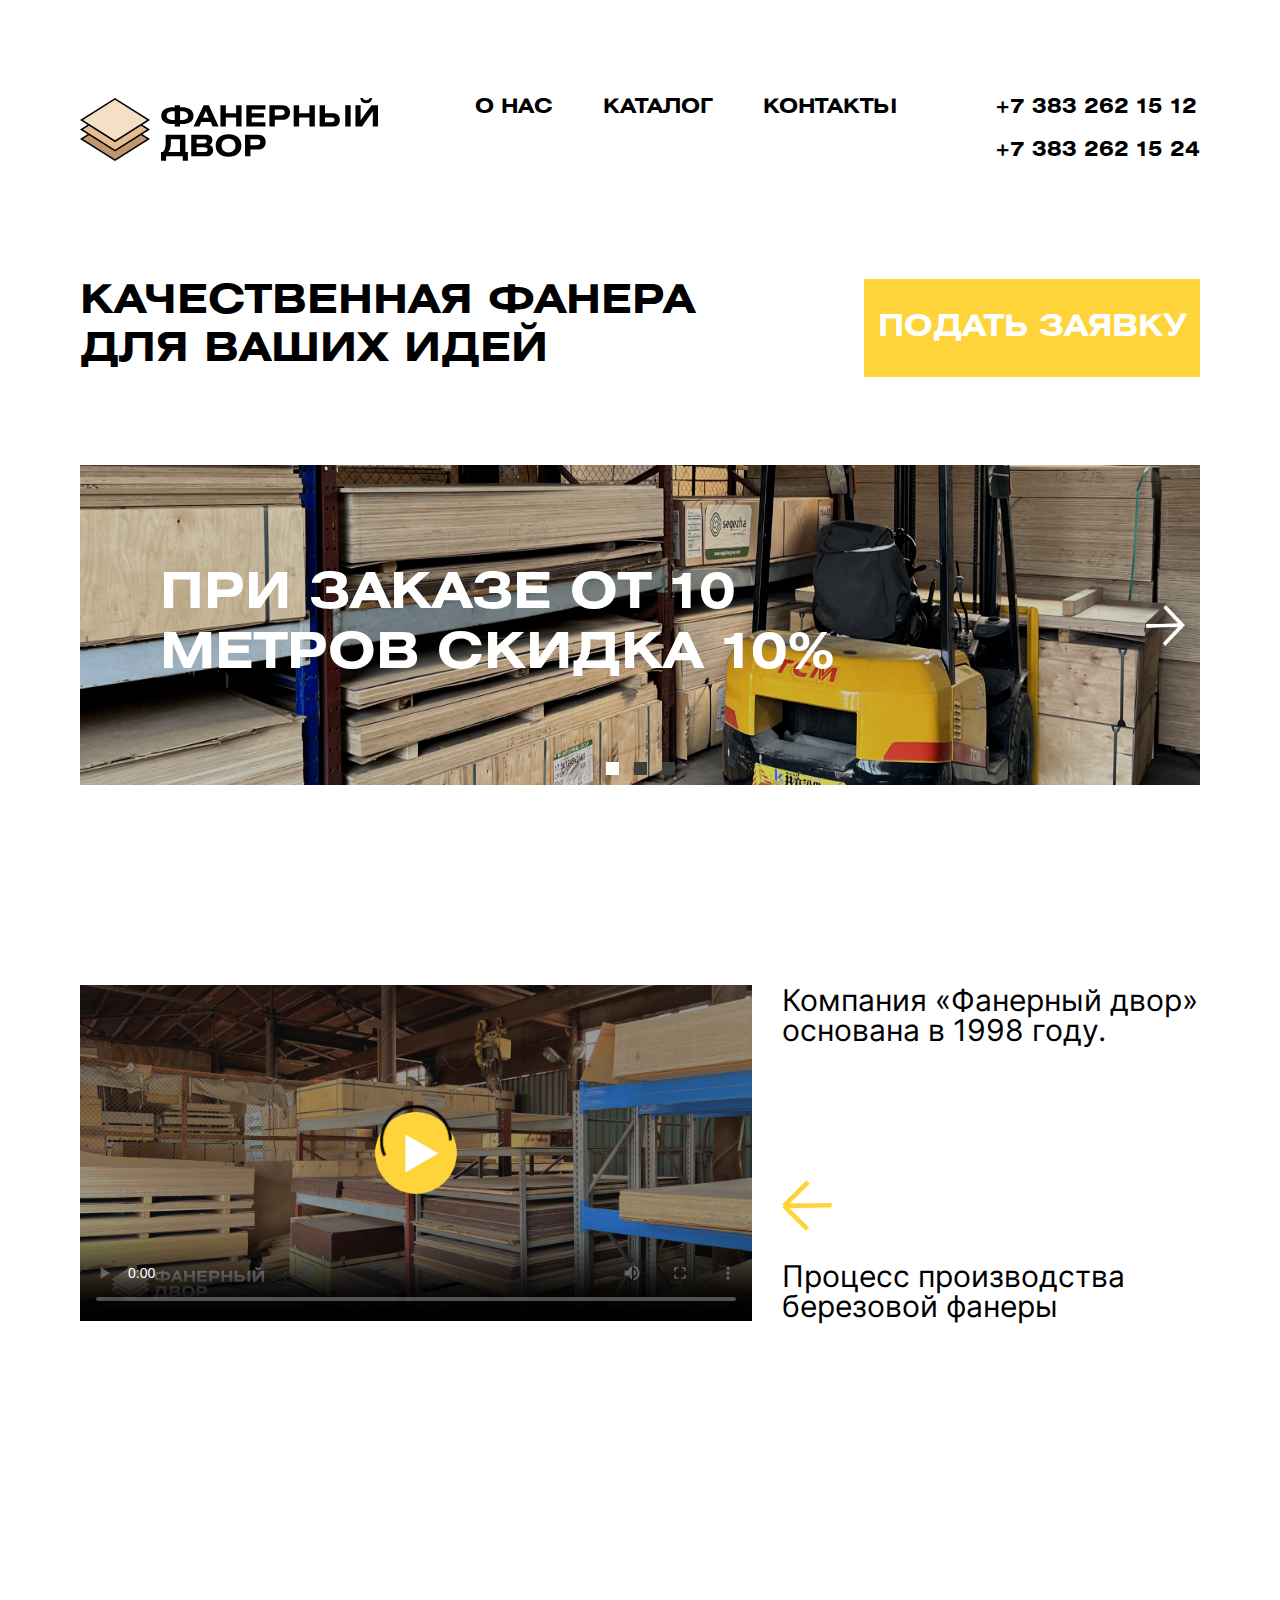
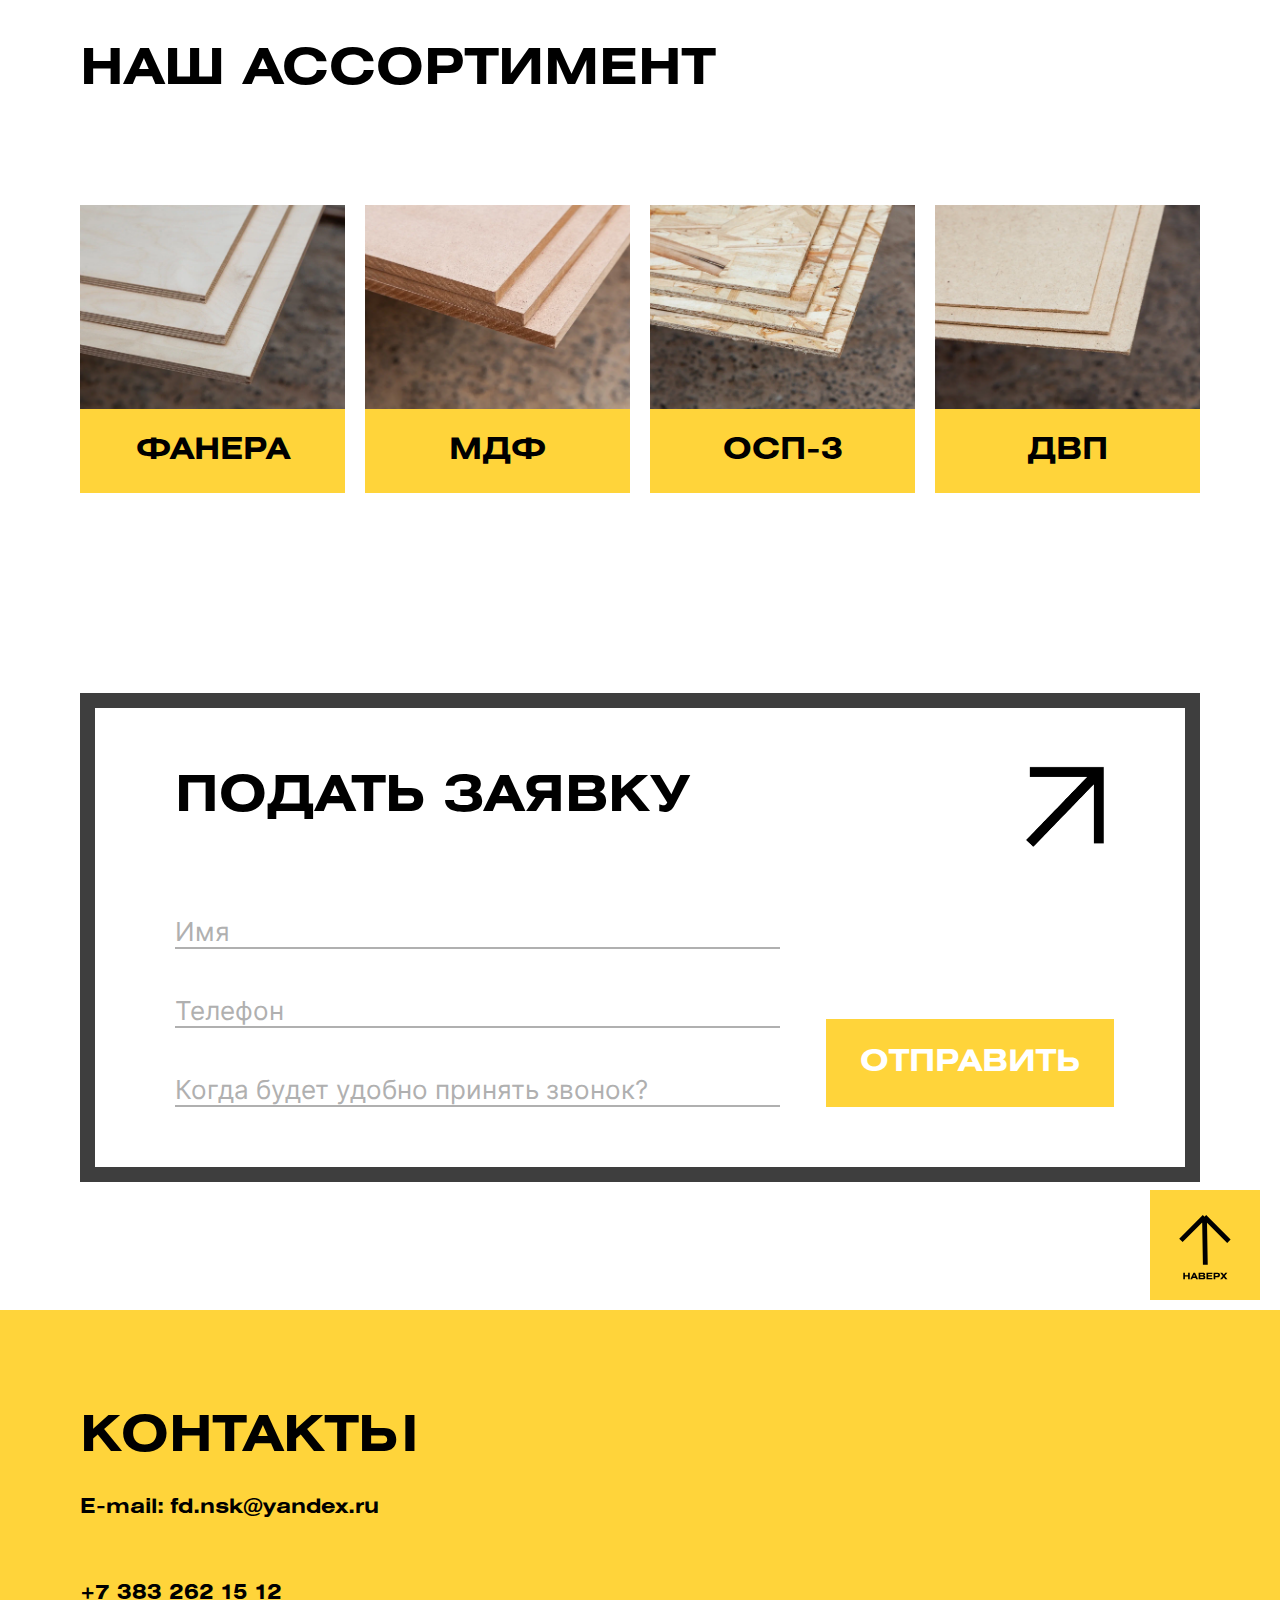
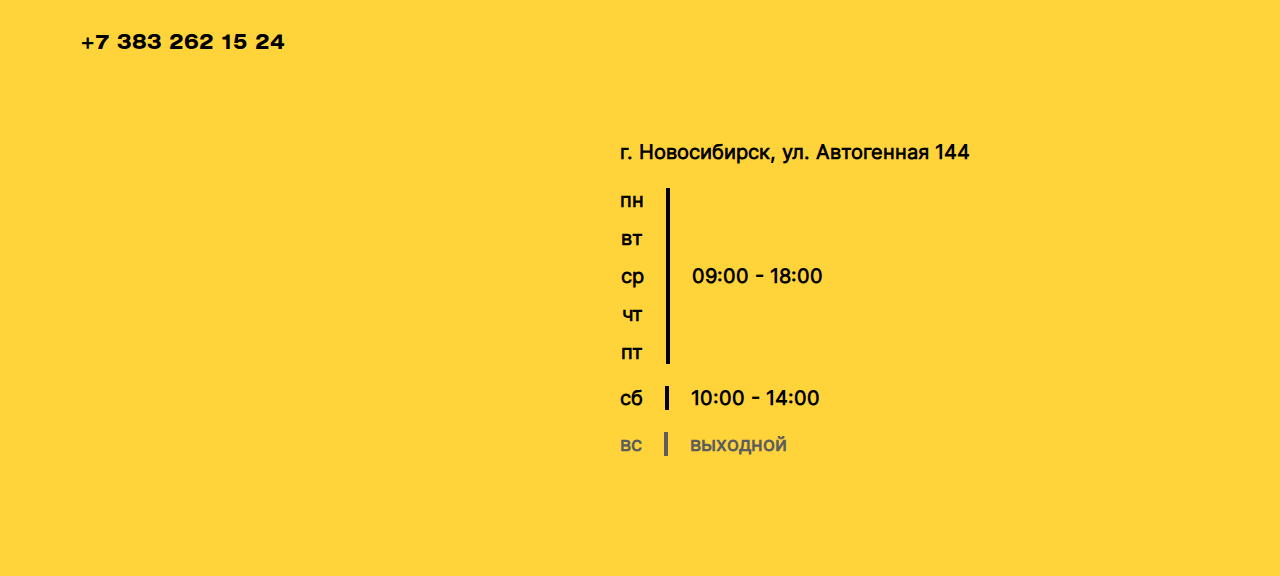
==== index.html @ 2f7dd346 "fix text" ====
<!DOCTYPE html>
<html lang="ru">
  <head>
    <meta charset="UTF-8">
    <meta http-equiv="X-UA-Compatible" content="IE=edge">
    <meta name="viewport" content="width=device-width, initial-scale=1.0">
    <link rel="stylesheet" href="./css/reset.css">
    <link rel="stylesheet" href="./css/slider.min.css">
    <link rel="stylesheet" href="./css/slider.css">
    <link rel="stylesheet" href="./css/fonts.css">
    <link rel="stylesheet" href="css/header.css">
    <link rel="stylesheet" href="./css/main.css">
    <link rel="stylesheet" href="./css/footer.css">
    <title>Фанерный двор</title>
    <link rel="icon" type="image/x-icon" href="./img/favicon.ico">
  </head>
  <body>
    <header class="header">
      <a href="/" class="header_logos">
        <img
          class="header_logos_logo"
          src="./img/logo.svg"
          alt="logo"
        />
        <img
          class="header_logos_logo"
          src="./img/logo-text.svg"
          alt="logo"
        />
      </a>
      <nav class="header_nav">
        <a
          class="header_nav_link link_decoration"
          href="#o-nas"
        >
          о нас
        </a>
        <a
          class="header_nav_link link_decoration"
          href="#catalog"
        >
          каталог
        </a>
        <a
          class="header_nav_link link_decoration"
          href="#contacts"
        >
          контакты
        </a>
      </nav>
      <div class="header_numbers">
        <a
          class="header_numbers__phone"
          href="tel:+73832621512"
        >
          <span class="link_decoration">+7 383 262 15 12</span>
        </a>
        <a
          class="header_numbers__phone"
          href="tel:+73832621524"
        >
          <span class="link_decoration">+7 383 262 15 24</span>
        </a>
<!--        <a-->
<!--          class="header_numbers__phone"-->
<!--          href="tel:+73832914545"-->
<!--        >-->
<!--          <span class="link_decoration">+7 383 291 45 45</span>-->
<!--          <span>склад Кольцово</span>-->
<!--        </a>-->
      </div>

      <div class="menu-btn">
        <span></span>
        <span></span>
        <span></span>
      </div>
      <div class="menu">
        <nav class="header_nav_mobile">
          <a
            class="header_nav_link link_decoration"
            href="#o-nas"
          >
            о нас
          </a>
          <a
            class="header_nav_link link_decoration"
            href="#catalog"
          >
            каталог
          </a>
          <a
            class="header_nav_link link_decoration"
            href="#contacts"
          >
            контакты
          </a>
        </nav>
        <div class="header_numbers_mobile">
          <a
            class="header_numbers__phone"
            href="tel:+73832621512"
          >
            <span class="link_decoration">+7 383 262 15 12</span>
          </a>
          <a
            class="header_numbers__phone"
            href="tel:+73832621524"
          >
            <span class="link_decoration">+7 383 262 15 24</span>
          </a>
<!--          <a-->
<!--            class="header_numbers__phone"-->
<!--            href="tel:+73832914545"-->
<!--          >-->
<!--            <span class="link_decoration">+7 383 291 45 45</span>-->
<!--            <span>склад Кольцово</span>-->
<!--          </a>-->
        </div>
      </div>
    </header>

    <main class="main">
      <div class="main_head">
        <h1 class="main_head-h1">
          КАЧЕСТВЕННАЯ ФАНЕРА
          <br />
          ДЛЯ ВАШИХ ИДЕЙ
        </h1>
        <button class="button">
          <a
            class="button_link"
            href="#zayavka"
          >
            ПОДАТЬ ЗАЯВКУ
          </a>
        </button>
      </div>

      <div class="slider">
        <div class="slider__wrapper">
          <div class="slider__items">
            <div
              class="slider__item"
            >
              <img
                class="slider__item-img"
                src="./img/slider/1.png"
                alt="slide"
              />
              <div class="slider__item-text">
                При заказе от 10 метров скидка 10%
              </div>
            </div>
            <div
              class="slider__item"
            >
              <img
                class="slider__item-img"
                src="./img/slider/2.png"
                alt="slide"
              />
              <div class="slider__item-text">
                распил любого вида фанеры
              </div>
            </div>
            <div
              class="slider__item"
            >
              <img
                class="slider__item-img"
                src="./img/slider/3.png"
                alt="slide"
              />
              <div class="slider__item-text">
                скидка и бесплатная консультация при первом заказе
              </div>
            </div>
          </div>
        </div>
        <a class="slider__control slider__control_prev" href="#" role="button" data-slide="prev"></a>
        <a class="slider__control slider__control_next" href="#" role="button" data-slide="next"></a>
      </div>

<!--      <div-->
<!--        class="o-nas"-->
<!--        id="o-nas"-->
<!--      >-->
<!--        <div class="o-nas_block">-->
<!--          <h2 class="o-nas_block_title">-->
<!--            26 лет-->
<!--          </h2>-->
<!--          <p class="o-nas_block_subtitle">-->
<!--            опыта работы-->
<!--            <br />-->
<!--            на рынке фанеры-->
<!--          </p>-->
<!--        </div>-->
<!--        <div class="o-nas_block">-->
<!--          <h2 class="o-nas_block_title">-->
<!--            качет-->
<!--          </h2>-->
<!--          <p class="o-nas_block_subtitle">-->
<!--            опыта работы-->
<!--            <br />-->
<!--            на рынке фанеры-->
<!--          </p>-->
<!--        </div>-->
<!--        <div class="o-nas_block">-->
<!--          <h2 class="o-nas_block_title">-->
<!--            24 года-->
<!--          </h2>-->
<!--          <p class="o-nas_block_subtitle">-->
<!--            опыта работы-->
<!--            <br />-->
<!--            на рынке фанеры-->
<!--          </p>-->
<!--        </div>-->
<!--      </div>-->

      <div
        id="o-nas"
        class="o-nas_info"
      >
        <video
          class="o-nas_info_video"
          src="./video/video.mp4"
          poster="./img/video.png"
          controls
        >
        </video>
        <div class="o-nas_info_block">
          <p class="o-nas_info_block_subtitle">
            Компания «Фанерный двор»
            <br />
            основана в 1998 году.
          </p>
          <div class="o-nas_info_block_subtitle_second">
            <img
              class="o-nas_info_block_subtitle_img"
              src="./img/arrow-yellow-left.svg"
              alt="arrow yellow left"
            >
            <p class="o-nas_info_block_subtitle">
              Процесс производства березовой фанеры
            </p>
          </div>
        </div>
      </div>

      <div id="catalog" class="catalog">
        <h2 class="catalog_head">
          НАШ АССОРТИМЕНТ
        </h2>
        <div class="catalog_list">
          <a
            href="fanera.html"
            class="catalog_list-item"
          >
            <img
              class="catalog_list-item_img"
              src="./img/catalog/fanera.png"
              alt="Фанера"
            />
            <div class="catalog_list-item_hover">
              <p class="catalog_list-item_hover_text">
                УЗНАТЬ ПОДРОБНЕЕ
              </p>
              <img
                class="catalog_list-item_hover_img"
                src="./img/arrow-right-bottom.png"
                alt="arrow right bottom"
              >
            </div>
            <div class="catalog_list-item_text">
              ФАНЕРА
            </div>
          </a>
          <a
            href="mdf.html"
            class="catalog_list-item"
          >
            <img
              class="catalog_list-item_img"
              src="./img/catalog/mdf.png"
              alt="МДФ"
            />
            <div class="catalog_list-item_hover">
              <p class="catalog_list-item_hover_text">
                УЗНАТЬ ПОДРОБНЕЕ
              </p>
              <img
                class="catalog_list-item_hover_img"
                src="./img/arrow-right-bottom.png"
                alt="arrow right bottom"
              >
            </div>
            <div class="catalog_list-item_text">
              МДФ
            </div>
          </a>
          <a
            href="osp.html"
            class="catalog_list-item"
          >
            <img
              class="catalog_list-item_img"
              src="./img/catalog/osp.png"
              alt="МДФ"
            />
            <div class="catalog_list-item_hover">
              <p class="catalog_list-item_hover_text">
                УЗНАТЬ ПОДРОБНЕЕ
              </p>
              <img
                class="catalog_list-item_hover_img"
                src="./img/arrow-right-bottom.png"
                alt="arrow right bottom"
              >
            </div>
            <div class="catalog_list-item_text">
              ОСП-3
            </div>
          </a>
          <a
            href="dvp.html"
            class="catalog_list-item"
          >
            <img
              class="catalog_list-item_img"
              src="./img/catalog/dvp.png"
              alt="ДВП"
            />
            <div class="catalog_list-item_hover">
              <p class="catalog_list-item_hover_text">
                УЗНАТЬ ПОДРОБНЕЕ
              </p>
              <img
                class="catalog_list-item_hover_img"
                src="./img/arrow-right-bottom.png"
                alt="arrow right bottom"
              >
            </div>
            <div class="catalog_list-item_text">
              ДВП
            </div>
          </a>
        </div>
      </div>

      <div
        class="zayavka"
        id="zayavka"
      >
        <div class="zayavka_success">
          Спасибо!
          <br />
          <br />
          мы свяжемся в удобное для вас время
        </div>
        <div class="zayavka_head">
          <h2 class="zayavka_head_title">
            ПОДАТЬ ЗАЯВКУ
          </h2>
          <img
            src="./img/arrow-left-top.png"
            alt="arrow right top"
            class="zayavka_head_img"
          >
        </div>
        <form
          action="send_mail.php"
          name="form"
          method="POST"
          class="zayavka_form"
        >
          <input
            type="text"
            placeholder="Имя"
            name="name"
            id="name"
            class="zayavka_form-input zayavka_form-input-name"
            required
          />
          <input
            type="text"
            name="phone"
            id="phone"
            data-reg="^((\+7|7|8)+([0-9]){10})$"
            placeholder="Телефон"
            class="zayavka_form-input zayavka_form-input-phone"
            required
          />

          <input
            type="text"
            id="time"
            name="time"
            placeholder="Когда будет удобно принять звонок?"
            class="zayavka_form-input zayavka_form-input-time"
            required
          />
          <input
            type="submit"
            id="button"
            value="ОТПРАВИТЬ"
            class="zayavka_form-btn zayavka_form-btn-box button"
          />
        </form>
      </div>
    </main>
    <footer id="contacts">
      <div class="footer">
        <a
          class="footer_go_top"
          href="#"
        >
          <img
            class="footer_go_top-img"
            src="./img/go-to-up.svg"
            alt="top"
          >
        </a>
        <div class="footer_left">
          <h2 class="footer_left-title">
            КОНТАКТЫ
          </h2>
          <div class="footer_left-contacts">
            <a
              class="footer_left-text first"
              href="mailto:fd.nsk@yandex.ru"
            >
              <span>E-mail:</span>
              <span class="link_decoration">fd.nsk@yandex.ru</span>
            </a>
            <a
              class="footer_left-text"
              href="tel:+73832621512"
            >
              <span class="link_decoration">+7 383 262 15 12</span>
            </a>
            <a
              class="footer_left-text"
              href="tel:+73832621524"
            >
              <span class="link_decoration">+7 383 262 15 24</span>
            </a>
<!--            <a-->
<!--              class="footer_left-text"-->
<!--              href="tel:+73832914545"-->
<!--            >-->
<!--              <span class="link_decoration">+7 383 291 45 45</span>-->
<!--              <span>склад Кольцово</span>-->
<!--            </a>-->
          </div>
        </div>

        <div class="footer_right">
          <div class="footer_right-block">
            <div class="footer_right-block-map">
              <script type="text/javascript" charset="utf-8" async src="https://api-maps.yandex.ru/services/constructor/1.0/js/?um=constructor%3A8f3253a18d85f070f024baa841a67a0955d911be9736943f9a831291cd5ed6e3&amp;width=100%25&amp;height=330&amp;lang=ru_RU&amp;scroll=true"></script>
            </div>
            <div>
              <div class="footer_right-block-text">
                г. Новосибирск, ул. Автогенная 144
              </div>
              <div class="footer_right-block-days">
                <div class="footer_right-block-days-work">
                  <div class="footer_right-block-days-day">
                    пн
                  </div>
                  <div class="footer_right-block-days-day">
                    вт
                  </div>
                  <div class="footer_right-block-days-day">
                    ср
                  </div>
                  <div class="footer_right-block-days-day">
                    чт
                  </div>
                  <div class="footer_right-block-days-day">
                    пт
                  </div>
                </div>
                <div class="footer_right-block-days-border"></div>
                <div class="footer_right-block-days-day">
                  09:00 - 18:00
                </div>
              </div>
              <div class="footer_right-block-days">
                <div class="footer_right-block-days-work">
                  <div class="footer_right-block-days-day">
                    сб
                  </div>
                </div>
                <div class="footer_right-block-days-border"></div>
                <div class="footer_right-block-days-day">
                  10:00 - 14:00
                </div>
              </div>
              <div class="footer_right-block-days">
                <div class="footer_right-block-days-work">
                  <div class="footer_right-block-days-day nowork">
                    вс
                  </div>
                </div>
                <div class="footer_right-block-days-border nowork"></div>
                <div class="footer_right-block-days-day nowork">
                  выходной
                </div>
              </div>
            </div>
          </div>

<!--          <div class="footer_right-block">-->
<!--            <div class="footer_right-block-map">-->
<!--              <script type="text/javascript" charset="utf-8" async src="https://api-maps.yandex.ru/services/constructor/1.0/js/?um=constructor%3Adf8d77185877c4ba5520ee6ed6125d51b977e86bf2c4756664d2fc8676affae4&amp;width=100%25&amp;height=330&amp;lang=ru_RU&amp;scroll=true"></script>            </div>-->
<!--            <div>-->
<!--              <div class="footer_right-block-text">-->
<!--                п. Двуречье, ул. Молодежная 13-->
<!--              </div>-->
<!--              <div class="footer_right-block-days">-->
<!--                <div class="footer_right-block-days-work">-->
<!--                  <div class="footer_right-block-days-day">-->
<!--                    пн-->
<!--                  </div>-->
<!--                  <div class="footer_right-block-days-day">-->
<!--                    вт-->
<!--                  </div>-->
<!--                  <div class="footer_right-block-days-day">-->
<!--                    ср-->
<!--                  </div>-->
<!--                  <div class="footer_right-block-days-day">-->
<!--                    чт-->
<!--                  </div>-->
<!--                  <div class="footer_right-block-days-day">-->
<!--                    пт-->
<!--                  </div>-->
<!--                </div>-->
<!--                <div class="footer_right-block-days-border"></div>-->
<!--                <div class="footer_right-block-days-day">-->
<!--                  09:00 - 17:00-->
<!--                </div>-->
<!--              </div>-->
<!--              <div class="footer_right-block-days">-->
<!--                <div class="footer_right-block-days-work">-->
<!--                  <div class="footer_right-block-days-day nowork">-->
<!--                    сб-->
<!--                  </div>-->
<!--                </div>-->
<!--                <div class="footer_right-block-days-border nowork"></div>-->
<!--                <div class="footer_right-block-days-day nowork">-->
<!--                  выходной-->
<!--                </div>-->
<!--              </div>-->
<!--              <div class="footer_right-block-days">-->
<!--                <div class="footer_right-block-days-work">-->
<!--                  <div class="footer_right-block-days-day nowork">-->
<!--                    вс-->
<!--                  </div>-->
<!--                </div>-->
<!--                <div class="footer_right-block-days-border nowork"></div>-->
<!--                <div class="footer_right-block-days-day nowork">-->
<!--                  выходной-->
<!--                </div>-->
<!--              </div>-->
<!--            </div>-->
<!--          </div>-->
        </div>
      </div>
    </footer>

    <script src="./js/burger-menu.js"></script>
    <script src="./js/slider.min.js"></script>
    <script src="./js/slider.js"></script>
    <script defer src="app.js"></script>
  </body>
</html>
---- css/slider.min.css ----
.slider{position:relative;overflow:hidden;max-width:100%;margin-left:auto;margin-right:auto}.slider__wrapper{position:relative;overflow:hidden;background-color:#eee}.slider__items{display:flex;transition:transform .5s ease}.transition-none{transition:none}.slider__item{flex:0 0 100%;max-width:100%;position:relative}.slider__control{position:absolute;top:50%;width:40px;height:50px;transform:translateY(-50%);display:none;align-items:center;justify-content:center;color:#fff;}.slider__control_show{display:flex}.slider__control:hover:before{transform: scale(1.5);transition:0.3s;}.slider__control_prev{left:15px}.slider__control_next{right:15px;}.slider__control::before{content:'';display:inline-block;width:39px;height:41px;background:transparent no-repeat center center;background-size:100% 100%}  .slider__control_prev::before{background-image:url("data:image/svg+xml;charset=utf8,%3Csvg xmlns='http://www.w3.org/2000/svg' fill='%23fff' viewBox='0 0 8 8'%3E%3Cpath d='M5.25 0l-4 4 4 4 1.5-1.5-2.5-2.5 2.5-2.5-1.5-1.5z'/%3E%3C/svg%3E")}.slider__control_next::before{background-image:url("data:image/svg+xml;charset=utf8,%3Csvg xmlns='http://www.w3.org/2000/svg' fill='%23fff' viewBox='0 0 8 8'%3E%3Cpath d='M2.75 0l-1.5 1.5 2.5 2.5-2.5 2.5 1.5 1.5 4-4-4-4z'/%3E%3C/svg%3E")}.slider__indicators{position:absolute;left:0;right:0;bottom:10px;display:flex;gap:15px;justify-content:center;padding-left:0;margin:0 15%;list-style:none;user-select:none}.slider__indicator{flex:0 1 auto;width:13px;height:13px;background-color:#3E3E3E;cursor:pointer}.slider__indicator_active{background-color:#fff}
---- css/slider.css ----
.slider__items {
  counter-reset: slide;
}

.slider__item {
  height: 320px;
  counter-increment: slide;
  position: relative;
  cursor: pointer;
}

@media screen and (max-width: 768px) {
  .slider__item {
    height: 250px;
  }
}
.slider__item-img {
  width: 100%;
  height: inherit;
  filter: brightness(80%);
}
.slider__item-text {
  font-weight: 700;
  font-size: 50px;
  line-height: 120%;
  max-width: 850px;
  text-transform: uppercase;
  color: #FFFFFF;
  height: 100%;
  display: flex;
  align-items: center;
  padding: 30px;
  position: absolute;
  top: 0;
  left: 50px;
}
@media screen and (max-width: 1000px) {
  .slider__item-text {
    font-size: 40px;
  }
}

@media screen and (max-width: 768px) {
  .slider__item-text {
    font-size: 20px;
    max-width: 80%;
  }
}

.slider__control_prev::before {
  background-image:url('../img/arrow-left.png');
  filter: invert(1);
  transition: 0.5s;
}

@media screen and (max-width: 768px) {
  .slider__control_prev::before {
    display: none;
  }
}

.slider__control_next::before {
  background-image:url('../img/arrow-right.png');
  filter: invert(1);
  transition: 0.5s;
}
@media screen and (max-width: 768px) {
  .slider__control_next::before {
    display: none;
  }
}
---- css/fonts.css ----
@font-face {
	font-family: 'HeliosExt';
	src: url('../fonts/HeliosExt-Bold.ttf');
	font-weight: 700;
	font-style: normal;
}

@font-face {
  font-family: 'HeliosExt';
  src: url('../fonts/HeliosExt.ttf');
  font-weight: 400;
  font-style: normal;
}

@font-face {
  font-family: 'Inner';
  src: url('../fonts/Inter-Bold.ttf');
  font-weight: 400;
  font-style: normal;
}

@font-face {
  font-family: 'InnerRegular';
  src: url('../fonts/Inter-Regular.ttf');
  font-weight: 400;
  font-style: normal;
}
---- css/header.css ----
* {
  font-family: HeliosExt, serif;
}

html {
  scroll-behavior: smooth
}

.section, main, header {
  max-width: 1440px;
  margin: 0 auto;
  padding: 20px 0 0;
}
@media screen and (max-width: 1600px) {
  .section, main, header {
    padding: 20px 80px 0;
  }
}
@media screen and (max-width: 1000px) {
  .section, main, header {
    padding: 20px 20px 0;
  }
}

header {
  padding-top: 98px;
  padding-bottom: 98px;
  display: flex;
  justify-content: space-between;
  gap: 30px;
}
@media screen and (max-width: 1000px) {
  .header {
    padding-top: 30px;
    padding-bottom: 30px;
  }
}

.header_logos {
  display: flex;
  gap: 10px;
}
.header_logos_logo {
  height: 63px;
}
@media screen and (max-width: 555px) {
  .header_logos_logo {
    height: 40px;
  }
}


.header_nav {
  display: flex;
  justify-content: space-around;
  gap: 30px;
}
@media screen and (max-width: 1400px) {
  .header_nav {
    flex-wrap: wrap;
  }
}
@media screen and (max-width: 1000px) {
  .header_nav {
    display: none;
  }
}

.header_nav_link {
  font-weight: 700;
  font-size: 20px;
  padding: 0 10px 10px;
  height: fit-content;
  text-transform: uppercase;
  white-space: nowrap;
}

.header_numbers {
  display: flex;
  flex-direction: column;
  gap: 23px;
}
@media screen and (max-width: 1000px) {
  .header_numbers {
    display: none;
  }
}

.header_numbers__phone {
  font-weight: 700;
  font-size: 20px;
  white-space: nowrap;
  width: fit-content;
}
@media screen and (max-width: 1100px) {
  .header_numbers__phone {
    white-space: normal;
  }
}

/* Гамбургер иконка */
.menu-btn {
  width: 30px;
  height: 30px;
  position: relative;
  z-index:2;
  overflow: hidden;
  cursor: pointer;
}
@media screen and (min-width: 1000px) {
  .menu-btn {
    display: none;
  }
}

.menu-btn span {
  width: 30px;
  height: 2px;
  position: absolute;
  top: 50%;
  left: 50%;
  transform: translate(-50%, -50%);
  background-color: #000000;
  transition: all 0.5s;
}

.menu-btn span:nth-of-type(2) {
  top: calc(50% - 10px);
}
.menu-btn span:nth-of-type(3) {
  top: calc(50% + 10px);
}

/* Меняем гамбургер иконку, когда меню открыто */
.menu-btn.active span:nth-of-type(1) {
  display: none;
}
.menu-btn.active span:nth-of-type(2) {
  top: 50%;
  transform: translate(-50%, 0%) rotate(45deg);
}
.menu-btn.active span:nth-of-type(3) {
  top: 50%;
  transform: translate(-50%, 0%) rotate(-45deg);
}

/* Меню, которое будет появляться */
.menu {
  position: fixed;
  top: 0;
  left: 0;
  width: 100%;
  height: 100%;
  padding: 65px 0;
  background: #ffffff;
  transform: translateX(-100%);
  transition: transform 0.5s;
  z-index: 1;
}

.menu.active {
  transform: translateX(0);
}

.menu li {
  list-style-type: none;
}

.header_nav_mobile {
  display: flex;
  flex-direction: column;
  gap: 25px;
  margin-bottom: 40px;
  align-items: center;
}
@media screen and (min-width: 1000px) {
  .header_nav_mobile {
    display: none;
  }
}
.header_numbers_mobile {
  display: flex;
  flex-direction: column;
  gap: 23px;
  align-items: center;
}
@media screen and (min-width: 1000px) {
  .header_numbers_mobile {
    display: none;
  }
}
---- css/main.css ----
.main_head {
  display: flex;
  gap: 20px;
  justify-content: space-between;
  padding-bottom: 88px;
}
@media screen and (max-width: 1000px) {
  .main_head {
    flex-direction: column;
    gap: 40px;
    padding-bottom: 40px;
  }
}

.main_head-h1 {
  font-weight: 700;
  font-size: 60px;
  line-height: 120%;
}
@media screen and (max-width: 1400px) {
  .main_head-h1 {
    font-size: 40px;
  }
}
@media screen and (max-width: 768px) {
  .main_head-h1 {
    font-size: 30px;
  }
}


.button_link {
  color: #ffffff;
}

.o-nas {
  display: flex;
  justify-content: space-between;
  padding-top: 300px;
}
@media screen and (max-width: 1000px) {
  .o-nas {
    padding-top: 80px;
  }
}

@media screen and (max-width: 768px) {
  .o-nas {
    flex-direction: column;
    gap: 30px;
    align-items: center;
    text-align: center;
  }
}

.o-nas_block {
  display: flex;
  flex-direction: column;
  gap: 14px;
  max-width: 300px;
}
.o-nas_block_title {
  font-weight: 700;
  font-size: 50px;
  line-height: 120%;
}
@media screen and (max-width: 1000px) {
  .o-nas_block_title {
    font-size: 40px;
  }
}
.o-nas_block_subtitle {
  font-family: 'InnerRegular', serif;
  font-weight: 400;
  font-size: 30px;
}
@media screen and (max-width: 1000px) {
  .o-nas_block_subtitle {
    font-size: 20px;
  }
}

.o-nas_info {
  display: flex;
  gap: 30px;
  padding-top: 200px;
}
@media screen and (max-width: 1000px) {
  .o-nas_info {
    padding-top: 80px;
  }
}
@media screen and (max-width: 768px) {
  .o-nas_info {
    flex-direction: column;
  }
}

.o-nas_info_video {
  min-width: 60%;
}

.o-nas_info_block {
  display: flex;
  flex-direction: column;
  justify-content: space-between;
  gap: 14px;
}
.o-nas_info_block_subtitle {
  font-family: 'InnerRegular', serif;
  font-weight: 400;
  font-size: 30px;
}
@media screen and (max-width: 1000px) {
  .o-nas_info_block_subtitle {
    font-size: 20px;
  }
}

.o-nas_info_block_subtitle_img {
  width: 50px;
}
@media screen and (max-width: 768px) {
  .o-nas_info_block_subtitle_img {
    display: none;
  }
}

.o-nas_info_block_subtitle_second {
  font-family: 'InnerRegular', serif;
  font-weight: 400;
  font-size: 30px;
  display: flex;
  flex-direction: column;
  gap: 30px;
}

.catalog {
  padding-top: 320px;
}
@media screen and (max-width: 1000px) {
  .catalog {
    padding-top: 80px;
  }
}

.catalog_head {
  font-weight: 700;
  font-size: 50px;
  line-height: 120%;
  padding-bottom: 104px;
}
@media screen and (max-width: 1000px) {
  .catalog_head {
    font-size: 40px;
    padding-bottom: 40px;
  }
}
@media screen and (max-width: 768px) {
  .catalog_head {
    font-size: 28px;
  }
}

.catalog_list {
  display: flex;
  justify-content: space-between;
  gap: 20px;
}
@media screen and (max-width: 1000px) {
  .catalog_list {
    gap: 40px;
    flex-wrap: wrap;
  }
}
@media screen and (max-width: 555px) {
  .catalog_list {
    flex-direction: column;
    align-content: center;

  }
}

.catalog_list-item {
  position: relative;
  width: 312px;
}
@media screen and (max-width: 1000px) {
  .catalog_list-item {
    width: calc(50% - 40px);
  }
}
@media screen and (max-width: 555px) {
  .catalog_list-item {
    width: 100%;
  }
}

.catalog_list-item:hover .catalog_list-item_img {
  filter: brightness(50%);
}
.catalog_list-item_img {
  width: 100%;
}
.catalog_list-item_hover {
  display: none;
}
.catalog_list-item:hover .catalog_list-item_hover {
  display: flex;
  position: absolute;
  bottom: 84px;
  justify-content: space-between;
  width: 100%;
  padding: 24px;
  gap: 20px;
}
@media screen and (max-width: 1150px) {
  .catalog_list-item:hover .catalog_list-item_hover {
    padding: 10px;
    gap: 10px;
    align-items: center;
  }
}

.catalog_list-item_hover_text {
  font-weight: 700;
  font-size: 20px;
  line-height: 120%;
  color: #ffffff;
}
@media screen and (max-width: 1150px) {
  .catalog_list-item_hover_text {
    font-size: 18px;
  }
}

.catalog_list-item_hover_img {
  width: 40px;
  height: 40px;
  filter: invert(1);
}
@media screen and (max-width: 1150px) {
  .catalog_list-item_hover_img {
    width: 30px;
    height: 30px;
  }
}

.catalog_list-item_text {
  background: #FFD43A;
  font-weight: 700;
  font-size: 30px;
  line-height: 120%;
  padding: 24px;
  text-align: center;
}
@media screen and (max-width: 1150px) {
  .catalog_list-item_text {
    font-size: 20px;
  }
}

.zayavka {
  margin-top: 200px;
  padding: 60px 80px;
  border: 15px solid #3E3E3E;
  position: relative;
}
@media screen and (max-width: 1000px) {
  .zayavka {
    margin-top: 80px;
    padding: 20px;
  }
}

.zayavka_success {
  display: none;
}
.zayavka_success_view {
  position: absolute;
  width: 100%;
  height: 100%;
  top: 0;
  left: 0;
  background: #ffd43a;
  text-align: center;
  display: flex;
  align-items: center;
  justify-content: center;
  font-weight: 700;
  font-size: 50px;
  line-height: 120%;
}
@media screen and (max-width: 1000px) {
  .zayavka_success_view {
    font-size: 40px;
  }
}
@media screen and (max-width: 768px) {
  .zayavka_success_view {
    font-size: 30px;
  }
}



.zayavka_head {
  display: flex;
  justify-content: space-between;
  padding-bottom: 70px;
}
@media screen and (max-width: 768px) {
  .zayavka_head {
    padding-bottom: 28px;
  }
}
.zayavka_head_title {
  font-weight: 700;
  font-size: 50px;
  line-height: 120%;
}
@media screen and (max-width: 1000px) {
  .zayavka_head_title {
    font-size: 40px;
  }
}
@media screen and (max-width: 768px) {
  .zayavka_head_title {
    font-size: 28px;
  }
}

.zayavka_head_img {
  max-width: 80px;
  max-height: 80px;
  transform: rotate(90deg);
}
@media screen and (max-width: 1000px) {
  .zayavka_head_img {
    max-width: 50px;
    max-height: 50px;
  }
}

.zayavka_form {
  display: grid;
  gap: 46px;

  grid-template-areas: 'name btn'
    'phone btn'
    'time btn';
  grid-template-columns: 65% 31%;
}
@media screen and (max-width: 768px) {
  .zayavka_form {
    gap: 28px;
    grid-template-areas: 'name'
    'phone'
    'time'
    'btn';
    grid-template-columns: 100%;
  }
}

.zayavka_form-input {
  border-bottom: 2px solid #B0B0B0;
  font-family: InnerRegular, serif;
  width: 100%;
  font-weight: 400;
  font-size: 26px;
  line-height: 120%;;
}
.zayavka_form-input::placeholder {
  color: #B0B0B0;
}
.zayavka_form-input-name {
  grid-area: name;
}
.zayavka_form-input-phone {
  grid-area: phone;
}
.zayavka_form-input-time {
  grid-area: time;
}

.zayavka_form-btn {
  grid-area: btn;
  margin-top: auto;
  height: 88px;
  color: #fff;
  display: flex;
  justify-content: center;
  width: 100%;
}

@media screen and (max-width: 768px) {
  .zayavka_form-btn {
    height: 60px;
  }
}
---- css/footer.css ----
footer {
  background-color: #FFD43A;
  margin-top: 128px;
}
@media screen and (max-width: 1000px) {
  footer {
    margin-top: 80px;
  }
}

.footer {
  position: relative;
  max-width: 1440px;
  margin: 0 auto;
  padding: 98px 80px;
  display: flex;
  gap: 60px;
}
@media screen and (max-width: 1400px) {
  .footer {
    flex-direction: column;
  }
}
@media screen and (max-width: 1000px) {
  .footer {
    padding: 40px 20px;
  }
}

.footer_go_top {
  position: absolute;
  right: 20px;
  top: -120px;
  background: #FFD43A;
  color: #ffffff;
  padding: 10px;
}
@media screen and (max-width: 1000px) {
  .footer_go_top {
    top: -80px;
  }
}

.footer_go_top:hover {
  transform: scale(1.2);
  transition: all 0.3s ease-out;
}
.footer_go_top-img {
  height: 90px;
}
@media screen and (max-width: 1000px) {
  .footer_go_top-img {
    height: 60px;
  }
}


.footer_left-title {
  font-weight: 700;
  font-size: 50px;
  line-height: 120%;
  margin-bottom: 26px;
}
.footer_left-contacts {
  display: flex;
  flex-direction: column;
}
.footer_left-text {
  font-family: InnerRegular, serif;
  font-weight: 700;
  font-size: 20px;
  line-height: 120%;
  margin-bottom: 24px;
  white-space: nowrap;
  width: fit-content;
}
@media screen and (max-width: 1000px) {
  .footer_left-text {
    white-space: normal;
  }
}

.footer_left-text.first {
  margin-bottom: 60px;
}

.footer_right {
  display: flex;
  flex-direction: column;
  gap: 60px;
}
.footer_right-block {
  display: flex;
  gap: 40px;
}
@media screen and (max-width: 768px) {
  .footer_right-block {
    flex-direction: column;
  }
}

.footer_right-block-map {
  width: 500px;
}
@media screen and (max-width: 768px) {
  .footer_right-block-map {
    width: 100%;
  }
}

.footer_right-block-text {
  font-family: InnerRegular, serif;
  font-weight: 700;
  font-size: 20px;
  line-height: 120%;
  margin-bottom: 24px;
}
@media screen and (max-width: 768px) {
  .footer_right-block-text {
    white-space: normal;
  }
}


.footer_right-block-days {
  display: flex;
  gap: 22px;
  margin-bottom: 22px;
}
.footer_right-block-days-work {
  display: flex;
  flex-direction: column;
  gap: 14px;
}
.footer_right-block-days-border {
  width: 2px;
  background-color: #000000;
  padding: 2px;
}
.footer_right-block-days-border.nowork {
  background-color: #5D5D5D;
}
.footer_right-block-days-day {
  font-family: InnerRegular, serif;
  font-weight: 700;
  font-size: 20px;
  line-height: 120%;
  align-self: center;
}
.footer_right-block-days-day.nowork {
  color: #5D5D5D;
}
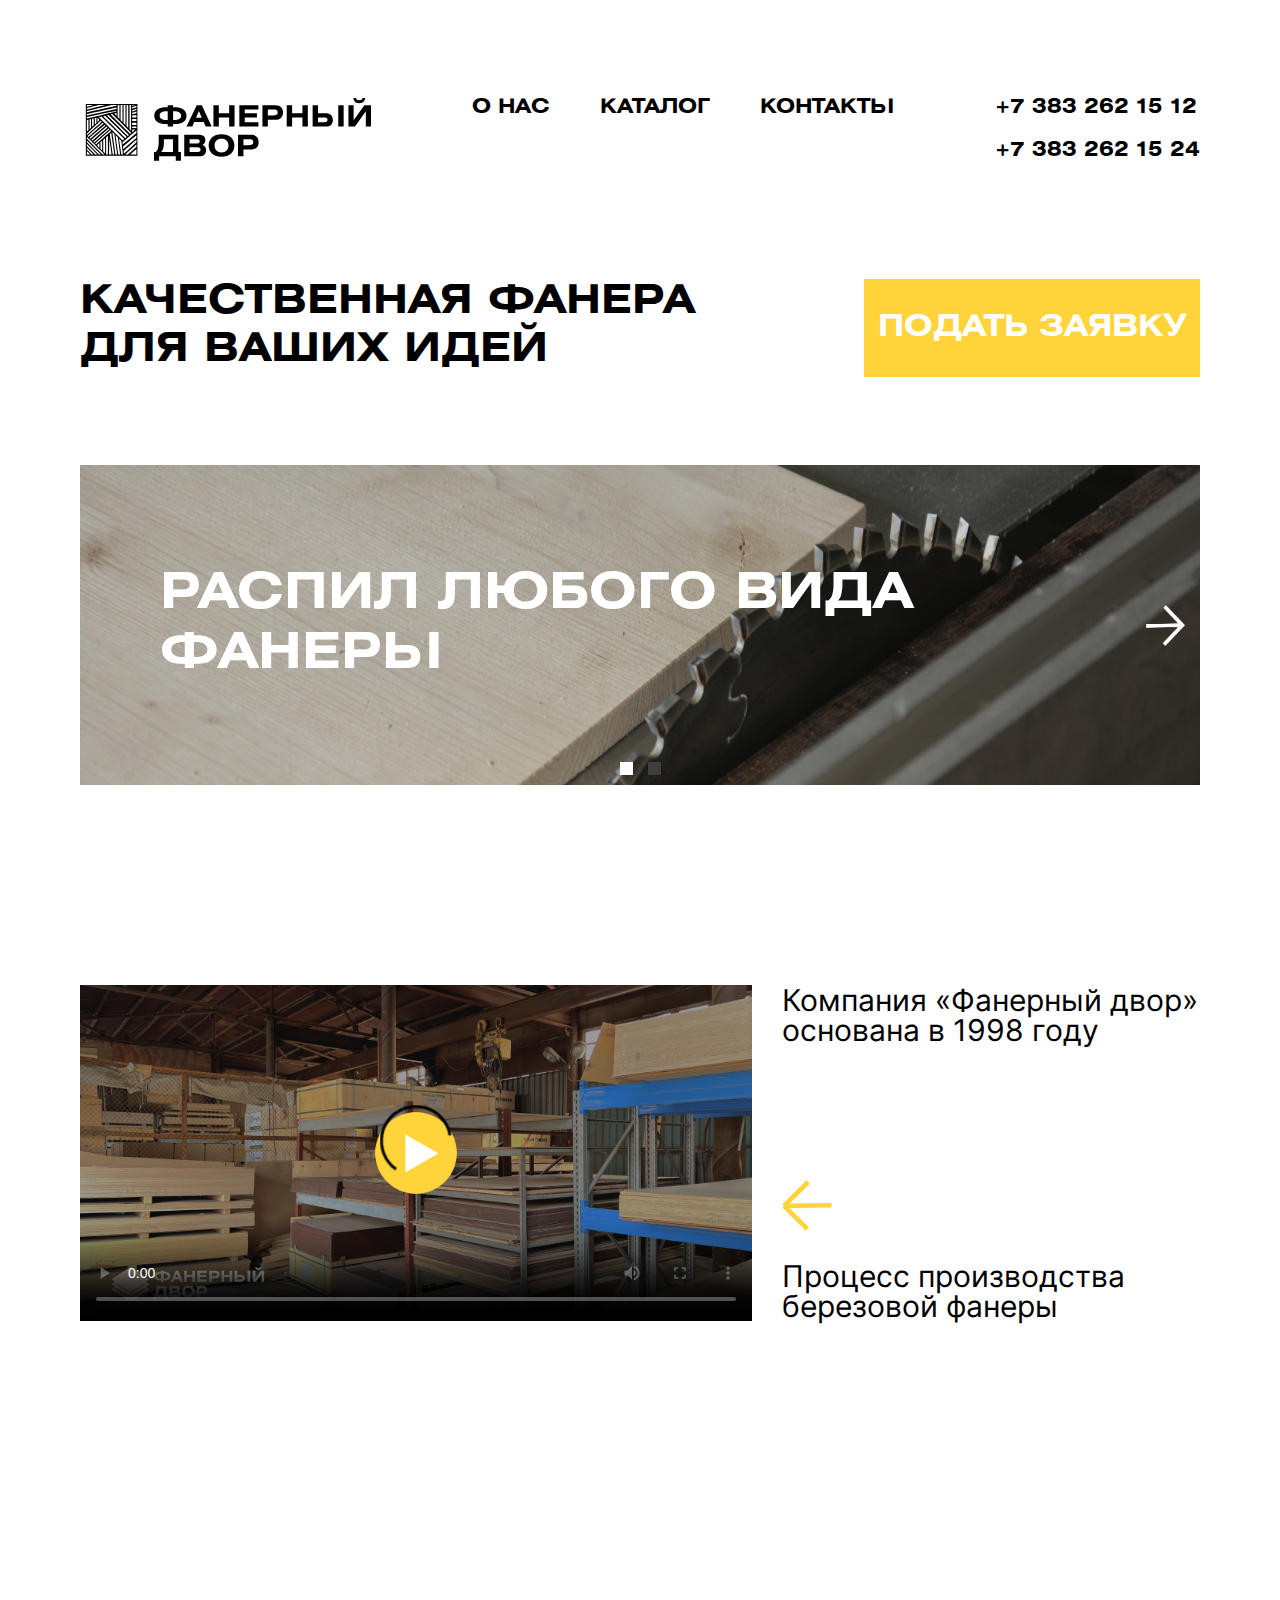
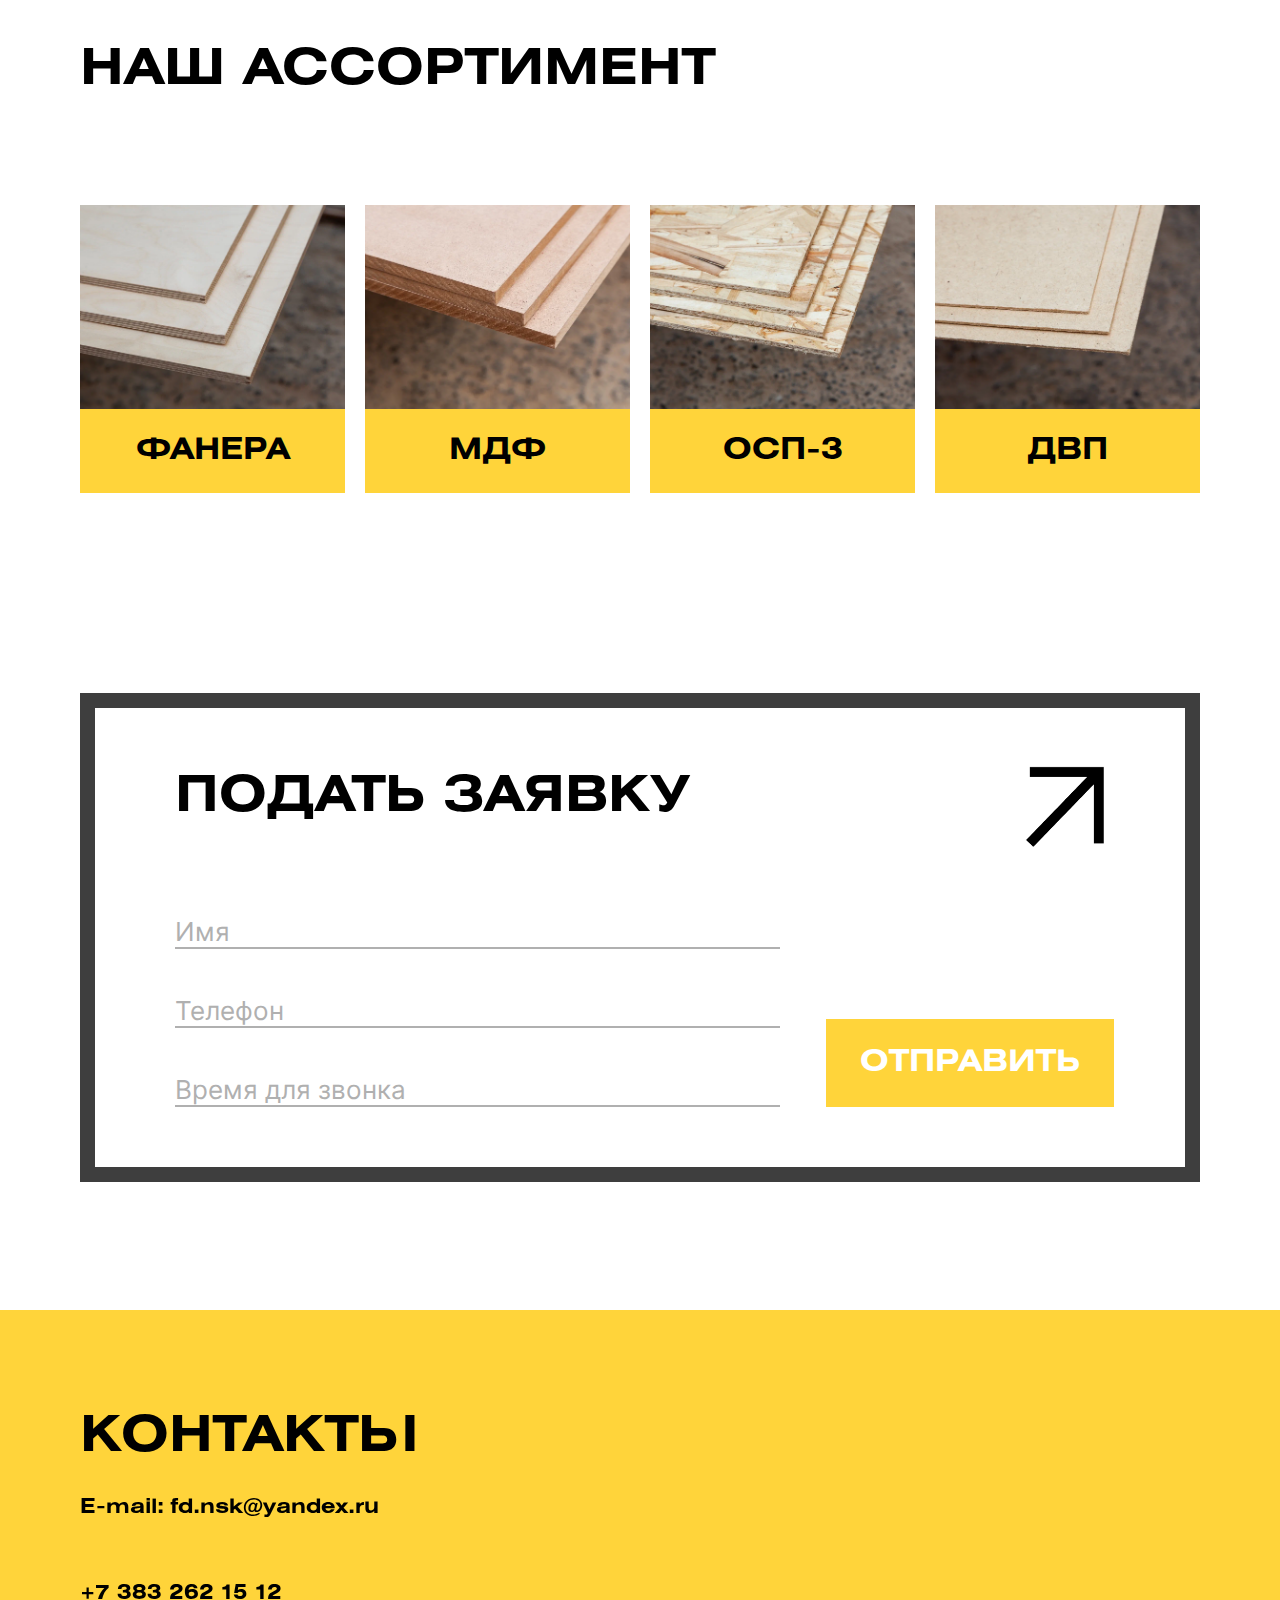
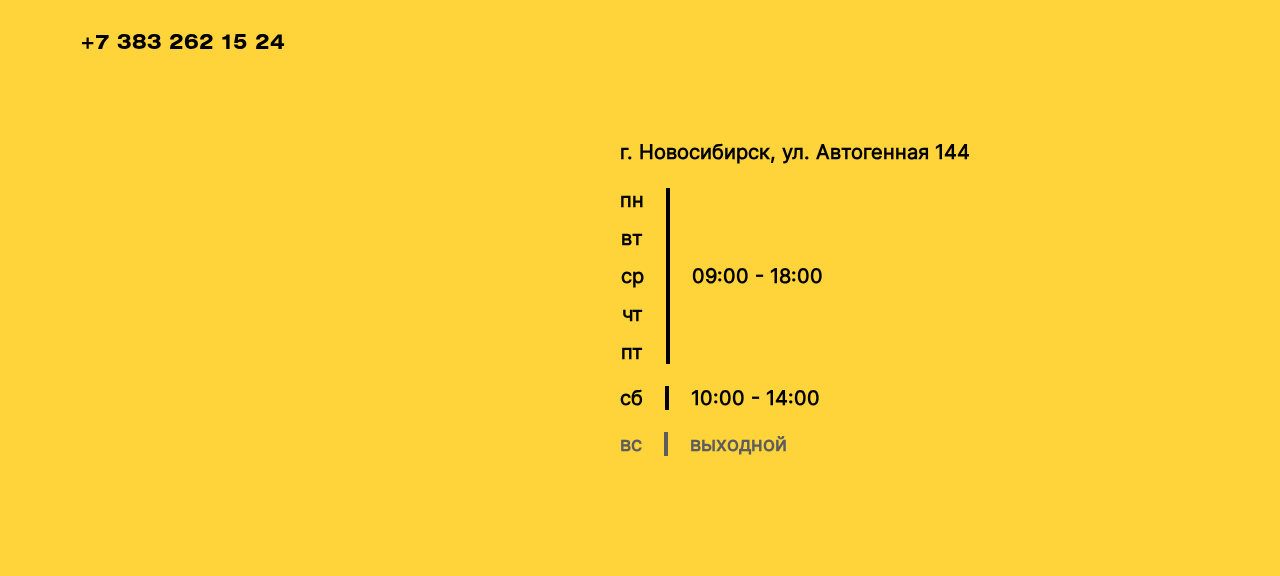
==== commit f6867866: "fix content add go to top" ====
--- a/index.html
+++ b/index.html
@@ -109,318 +109,315 @@
           >
             <span class="link_decoration">+7 383 262 15 24</span>
           </a>
-<!--          <a-->
-<!--            class="header_numbers__phone"-->
-<!--            href="tel:+73832914545"-->
-<!--          >-->
-<!--            <span class="link_decoration">+7 383 291 45 45</span>-->
-<!--            <span>склад Кольцово</span>-->
-<!--          </a>-->
         </div>
       </div>
     </header>
 
-    <main class="main">
-      <div class="main_head">
-        <h1 class="main_head-h1">
-          КАЧЕСТВЕННАЯ ФАНЕРА
-          <br />
-          ДЛЯ ВАШИХ ИДЕЙ
-        </h1>
-        <button class="button">
-          <a
-            class="button_link"
-            href="#zayavka"
-          >
-            ПОДАТЬ ЗАЯВКУ
-          </a>
-        </button>
+    <main>
+      <div class="main">
+        <div class="main_head">
+          <h1 class="main_head-h1">
+            КАЧЕСТВЕННАЯ ФАНЕРА
+            <br />
+            ДЛЯ ВАШИХ ИДЕЙ
+          </h1>
+          <button class="button">
+            <a
+              class="button_link"
+              href="#zayavka"
+            >
+              ПОДАТЬ ЗАЯВКУ
+            </a>
+          </button>
+        </div>
+
+        <div class="slider">
+          <div class="slider__wrapper">
+            <div class="slider__items">
+  <!--            <div-->
+  <!--              class="slider__item"-->
+  <!--            >-->
+  <!--              <img-->
+  <!--                class="slider__item-img"-->
+  <!--                src="./img/slider/1.png"-->
+  <!--                alt="slide"-->
+  <!--              />-->
+  <!--              <div class="slider__item-text">-->
+  <!--                При заказе от 10 метров скидка 10%-->
+  <!--              </div>-->
+  <!--            </div>-->
+              <div
+                class="slider__item"
+              >
+                <img
+                  class="slider__item-img"
+                  src="./img/slider/2.png"
+                  alt="slide"
+                />
+                <div class="slider__item-text">
+                  распил любого вида фанеры
+                </div>
+              </div>
+              <div
+                class="slider__item"
+              >
+                <img
+                  class="slider__item-img"
+                  src="./img/slider/3.png"
+                  alt="slide"
+                />
+                <div class="slider__item-text">
+                  скидка и бесплатная консультация при первом заказе
+                </div>
+              </div>
+            </div>
+          </div>
+          <a class="slider__control slider__control_prev" href="#" role="button" data-slide="prev"></a>
+          <a class="slider__control slider__control_next" href="#" role="button" data-slide="next"></a>
+        </div>
+
+  <!--      <div-->
+  <!--        class="o-nas"-->
+  <!--        id="o-nas"-->
+  <!--      >-->
+  <!--        <div class="o-nas_block">-->
+  <!--          <h2 class="o-nas_block_title">-->
+  <!--            26 лет-->
+  <!--          </h2>-->
+  <!--          <p class="o-nas_block_subtitle">-->
+  <!--            опыта работы-->
+  <!--            <br />-->
+  <!--            на рынке фанеры-->
+  <!--          </p>-->
+  <!--        </div>-->
+  <!--        <div class="o-nas_block">-->
+  <!--          <h2 class="o-nas_block_title">-->
+  <!--            качет-->
+  <!--          </h2>-->
+  <!--          <p class="o-nas_block_subtitle">-->
+  <!--            опыта работы-->
+  <!--            <br />-->
+  <!--            на рынке фанеры-->
+  <!--          </p>-->
+  <!--        </div>-->
+  <!--        <div class="o-nas_block">-->
+  <!--          <h2 class="o-nas_block_title">-->
+  <!--            24 года-->
+  <!--          </h2>-->
+  <!--          <p class="o-nas_block_subtitle">-->
+  <!--            опыта работы-->
+  <!--            <br />-->
+  <!--            на рынке фанеры-->
+  <!--          </p>-->
+  <!--        </div>-->
+  <!--      </div>-->
+
+        <div
+          id="o-nas"
+          class="o-nas_info"
+        >
+          <video
+            class="o-nas_info_video"
+            src="./video/video.mp4"
+            poster="./img/video.png"
+            controls
+          >
+          </video>
+          <div class="o-nas_info_block">
+            <p class="o-nas_info_block_subtitle">
+              Компания «Фанерный двор»
+              <br />
+              основана в 1998 году
+            </p>
+            <div class="o-nas_info_block_subtitle_second">
+              <img
+                class="o-nas_info_block_subtitle_img"
+                src="./img/arrow-yellow-left.svg"
+                alt="arrow yellow left"
+              >
+              <p class="o-nas_info_block_subtitle">
+                Процесс производства березовой фанеры
+              </p>
+            </div>
+          </div>
+        </div>
+
+        <div id="catalog" class="catalog">
+          <h2 class="catalog_head">
+            НАШ АССОРТИМЕНТ
+          </h2>
+          <div class="catalog_list">
+            <a
+              href="fanera.html"
+              class="catalog_list-item"
+            >
+              <img
+                class="catalog_list-item_img"
+                src="./img/catalog/fanera.png"
+                alt="Фанера"
+              />
+              <div class="catalog_list-item_hover">
+                <p class="catalog_list-item_hover_text">
+                  УЗНАТЬ ПОДРОБНЕЕ
+                </p>
+                <img
+                  class="catalog_list-item_hover_img"
+                  src="./img/arrow-right-bottom.png"
+                  alt="arrow right bottom"
+                >
+              </div>
+              <div class="catalog_list-item_text">
+                ФАНЕРА
+              </div>
+            </a>
+            <a
+              href="mdf.html"
+              class="catalog_list-item"
+            >
+              <img
+                class="catalog_list-item_img"
+                src="./img/catalog/mdf.png"
+                alt="МДФ"
+              />
+              <div class="catalog_list-item_hover">
+                <p class="catalog_list-item_hover_text">
+                  УЗНАТЬ ПОДРОБНЕЕ
+                </p>
+                <img
+                  class="catalog_list-item_hover_img"
+                  src="./img/arrow-right-bottom.png"
+                  alt="arrow right bottom"
+                >
+              </div>
+              <div class="catalog_list-item_text">
+                МДФ
+              </div>
+            </a>
+            <a
+              href="osp.html"
+              class="catalog_list-item"
+            >
+              <img
+                class="catalog_list-item_img"
+                src="./img/catalog/osp.png"
+                alt="МДФ"
+              />
+              <div class="catalog_list-item_hover">
+                <p class="catalog_list-item_hover_text">
+                  УЗНАТЬ ПОДРОБНЕЕ
+                </p>
+                <img
+                  class="catalog_list-item_hover_img"
+                  src="./img/arrow-right-bottom.png"
+                  alt="arrow right bottom"
+                >
+              </div>
+              <div class="catalog_list-item_text">
+                ОСП-3
+              </div>
+            </a>
+            <a
+              href="dvp.html"
+              class="catalog_list-item"
+            >
+              <img
+                class="catalog_list-item_img"
+                src="./img/catalog/dvp.png"
+                alt="ДВП"
+              />
+              <div class="catalog_list-item_hover">
+                <p class="catalog_list-item_hover_text">
+                  УЗНАТЬ ПОДРОБНЕЕ
+                </p>
+                <img
+                  class="catalog_list-item_hover_img"
+                  src="./img/arrow-right-bottom.png"
+                  alt="arrow right bottom"
+                >
+              </div>
+              <div class="catalog_list-item_text">
+                ДВП
+              </div>
+            </a>
+          </div>
+        </div>
+
+        <div
+          class="zayavka"
+          id="zayavka"
+        >
+          <div class="zayavka_success">
+            Спасибо!
+            <br />
+            <br />
+            мы свяжемся в удобное для вас время
+          </div>
+          <div class="zayavka_head">
+            <h2 class="zayavka_head_title">
+              ПОДАТЬ ЗАЯВКУ
+            </h2>
+            <img
+              src="./img/arrow-left-top.png"
+              alt="arrow right top"
+              class="zayavka_head_img"
+            >
+          </div>
+          <form
+            action="send_mail.php"
+            name="form"
+            method="POST"
+            class="zayavka_form"
+          >
+            <input
+              type="text"
+              placeholder="Имя"
+              name="name"
+              id="name"
+              class="zayavka_form-input zayavka_form-input-name"
+              required
+            />
+            <input
+              type="text"
+              name="phone"
+              id="phone"
+              data-reg="^((\+7|7|8)+([0-9]){10})$"
+              placeholder="Телефон"
+              class="zayavka_form-input zayavka_form-input-phone"
+              required
+            />
+
+            <input
+              type="text"
+              id="time"
+              name="time"
+              placeholder="Время для звонка"
+              class="zayavka_form-input zayavka_form-input-time"
+              required
+            />
+            <input
+              type="submit"
+              id="button"
+              value="ОТПРАВИТЬ"
+              class="zayavka_form-btn zayavka_form-btn-box button"
+            />
+          </form>
+        </div>
       </div>
-
-      <div class="slider">
-        <div class="slider__wrapper">
-          <div class="slider__items">
-            <div
-              class="slider__item"
-            >
-              <img
-                class="slider__item-img"
-                src="./img/slider/1.png"
-                alt="slide"
-              />
-              <div class="slider__item-text">
-                При заказе от 10 метров скидка 10%
-              </div>
-            </div>
-            <div
-              class="slider__item"
-            >
-              <img
-                class="slider__item-img"
-                src="./img/slider/2.png"
-                alt="slide"
-              />
-              <div class="slider__item-text">
-                распил любого вида фанеры
-              </div>
-            </div>
-            <div
-              class="slider__item"
-            >
-              <img
-                class="slider__item-img"
-                src="./img/slider/3.png"
-                alt="slide"
-              />
-              <div class="slider__item-text">
-                скидка и бесплатная консультация при первом заказе
-              </div>
-            </div>
-          </div>
-        </div>
-        <a class="slider__control slider__control_prev" href="#" role="button" data-slide="prev"></a>
-        <a class="slider__control slider__control_next" href="#" role="button" data-slide="next"></a>
-      </div>
-
-<!--      <div-->
-<!--        class="o-nas"-->
-<!--        id="o-nas"-->
-<!--      >-->
-<!--        <div class="o-nas_block">-->
-<!--          <h2 class="o-nas_block_title">-->
-<!--            26 лет-->
-<!--          </h2>-->
-<!--          <p class="o-nas_block_subtitle">-->
-<!--            опыта работы-->
-<!--            <br />-->
-<!--            на рынке фанеры-->
-<!--          </p>-->
-<!--        </div>-->
-<!--        <div class="o-nas_block">-->
-<!--          <h2 class="o-nas_block_title">-->
-<!--            качет-->
-<!--          </h2>-->
-<!--          <p class="o-nas_block_subtitle">-->
-<!--            опыта работы-->
-<!--            <br />-->
-<!--            на рынке фанеры-->
-<!--          </p>-->
-<!--        </div>-->
-<!--        <div class="o-nas_block">-->
-<!--          <h2 class="o-nas_block_title">-->
-<!--            24 года-->
-<!--          </h2>-->
-<!--          <p class="o-nas_block_subtitle">-->
-<!--            опыта работы-->
-<!--            <br />-->
-<!--            на рынке фанеры-->
-<!--          </p>-->
-<!--        </div>-->
-<!--      </div>-->
-
-      <div
-        id="o-nas"
-        class="o-nas_info"
-      >
-        <video
-          class="o-nas_info_video"
-          src="./video/video.mp4"
-          poster="./img/video.png"
-          controls
-        >
-        </video>
-        <div class="o-nas_info_block">
-          <p class="o-nas_info_block_subtitle">
-            Компания «Фанерный двор»
-            <br />
-            основана в 1998 году.
-          </p>
-          <div class="o-nas_info_block_subtitle_second">
-            <img
-              class="o-nas_info_block_subtitle_img"
-              src="./img/arrow-yellow-left.svg"
-              alt="arrow yellow left"
-            >
-            <p class="o-nas_info_block_subtitle">
-              Процесс производства березовой фанеры
-            </p>
-          </div>
-        </div>
-      </div>
-
-      <div id="catalog" class="catalog">
-        <h2 class="catalog_head">
-          НАШ АССОРТИМЕНТ
-        </h2>
-        <div class="catalog_list">
-          <a
-            href="fanera.html"
-            class="catalog_list-item"
-          >
-            <img
-              class="catalog_list-item_img"
-              src="./img/catalog/fanera.png"
-              alt="Фанера"
-            />
-            <div class="catalog_list-item_hover">
-              <p class="catalog_list-item_hover_text">
-                УЗНАТЬ ПОДРОБНЕЕ
-              </p>
-              <img
-                class="catalog_list-item_hover_img"
-                src="./img/arrow-right-bottom.png"
-                alt="arrow right bottom"
-              >
-            </div>
-            <div class="catalog_list-item_text">
-              ФАНЕРА
-            </div>
-          </a>
-          <a
-            href="mdf.html"
-            class="catalog_list-item"
-          >
-            <img
-              class="catalog_list-item_img"
-              src="./img/catalog/mdf.png"
-              alt="МДФ"
-            />
-            <div class="catalog_list-item_hover">
-              <p class="catalog_list-item_hover_text">
-                УЗНАТЬ ПОДРОБНЕЕ
-              </p>
-              <img
-                class="catalog_list-item_hover_img"
-                src="./img/arrow-right-bottom.png"
-                alt="arrow right bottom"
-              >
-            </div>
-            <div class="catalog_list-item_text">
-              МДФ
-            </div>
-          </a>
-          <a
-            href="osp.html"
-            class="catalog_list-item"
-          >
-            <img
-              class="catalog_list-item_img"
-              src="./img/catalog/osp.png"
-              alt="МДФ"
-            />
-            <div class="catalog_list-item_hover">
-              <p class="catalog_list-item_hover_text">
-                УЗНАТЬ ПОДРОБНЕЕ
-              </p>
-              <img
-                class="catalog_list-item_hover_img"
-                src="./img/arrow-right-bottom.png"
-                alt="arrow right bottom"
-              >
-            </div>
-            <div class="catalog_list-item_text">
-              ОСП-3
-            </div>
-          </a>
-          <a
-            href="dvp.html"
-            class="catalog_list-item"
-          >
-            <img
-              class="catalog_list-item_img"
-              src="./img/catalog/dvp.png"
-              alt="ДВП"
-            />
-            <div class="catalog_list-item_hover">
-              <p class="catalog_list-item_hover_text">
-                УЗНАТЬ ПОДРОБНЕЕ
-              </p>
-              <img
-                class="catalog_list-item_hover_img"
-                src="./img/arrow-right-bottom.png"
-                alt="arrow right bottom"
-              >
-            </div>
-            <div class="catalog_list-item_text">
-              ДВП
-            </div>
-          </a>
-        </div>
-      </div>
-
-      <div
-        class="zayavka"
-        id="zayavka"
-      >
-        <div class="zayavka_success">
-          Спасибо!
-          <br />
-          <br />
-          мы свяжемся в удобное для вас время
-        </div>
-        <div class="zayavka_head">
-          <h2 class="zayavka_head_title">
-            ПОДАТЬ ЗАЯВКУ
-          </h2>
+      <div class="main_right">
+        <a
+          class="go_top"
+          href="#"
+        >
           <img
-            src="./img/arrow-left-top.png"
-            alt="arrow right top"
-            class="zayavka_head_img"
-          >
-        </div>
-        <form
-          action="send_mail.php"
-          name="form"
-          method="POST"
-          class="zayavka_form"
-        >
-          <input
-            type="text"
-            placeholder="Имя"
-            name="name"
-            id="name"
-            class="zayavka_form-input zayavka_form-input-name"
-            required
-          />
-          <input
-            type="text"
-            name="phone"
-            id="phone"
-            data-reg="^((\+7|7|8)+([0-9]){10})$"
-            placeholder="Телефон"
-            class="zayavka_form-input zayavka_form-input-phone"
-            required
-          />
-
-          <input
-            type="text"
-            id="time"
-            name="time"
-            placeholder="Когда будет удобно принять звонок?"
-            class="zayavka_form-input zayavka_form-input-time"
-            required
-          />
-          <input
-            type="submit"
-            id="button"
-            value="ОТПРАВИТЬ"
-            class="zayavka_form-btn zayavka_form-btn-box button"
-          />
-        </form>
+            class="go_top-img"
+            src="./img/go-to-up.svg"
+            alt="top"
+          >
+        </a>
       </div>
     </main>
     <footer id="contacts">
       <div class="footer">
-        <a
-          class="footer_go_top"
-          href="#"
-        >
-          <img
-            class="footer_go_top-img"
-            src="./img/go-to-up.svg"
-            alt="top"
-          >
-        </a>
         <div class="footer_left">
           <h2 class="footer_left-title">
             КОНТАКТЫ
@@ -571,6 +568,7 @@
     </footer>
 
     <script src="./js/burger-menu.js"></script>
+    <script src="./js/scroll-to-top.js"></script>
     <script src="./js/slider.min.js"></script>
     <script src="./js/slider.js"></script>
     <script defer src="app.js"></script>
--- a/css/main.css
+++ b/css/main.css
@@ -1,3 +1,14 @@
+main {
+  display: flex;
+}
+.main {
+  width: 100%;
+}
+.main_right {
+  width: 0;
+  display: flex;
+}
+
 .main_head {
   display: flex;
   gap: 20px;
@@ -399,3 +410,37 @@
   }
 }
 
+
+.go_top {
+  position: sticky;
+  margin-left: -60px;
+  bottom: 50px;
+  background: #FFD43A;
+  padding: 10px;
+  height: fit-content;
+  align-self: flex-end;
+  opacity: 0;
+}
+@media screen and (max-width: 1000px) {
+  .go_top {
+    top: -80px;
+  }
+}
+
+.go_top_block {
+  transition: opacity 0.5s;
+  opacity: 1;
+}
+
+.go_top:hover {
+  transform: scale(1.2);
+  transition: all 0.3s ease-out;
+}
+.go_top-img {
+  height: 90px;
+}
+@media screen and (max-width: 1000px) {
+  .go_top-img {
+    height: 60px;
+  }
+}
--- a/css/footer.css
+++ b/css/footer.css
@@ -26,34 +26,6 @@
     padding: 40px 20px;
   }
 }
-
-.footer_go_top {
-  position: absolute;
-  right: 20px;
-  top: -120px;
-  background: #FFD43A;
-  color: #ffffff;
-  padding: 10px;
-}
-@media screen and (max-width: 1000px) {
-  .footer_go_top {
-    top: -80px;
-  }
-}
-
-.footer_go_top:hover {
-  transform: scale(1.2);
-  transition: all 0.3s ease-out;
-}
-.footer_go_top-img {
-  height: 90px;
-}
-@media screen and (max-width: 1000px) {
-  .footer_go_top-img {
-    height: 60px;
-  }
-}
-
 
 .footer_left-title {
   font-weight: 700;
@@ -114,6 +86,8 @@
   font-size: 20px;
   line-height: 120%;
   margin-bottom: 24px;
+  white-space: nowrap;
+
 }
 @media screen and (max-width: 768px) {
   .footer_right-block-text {
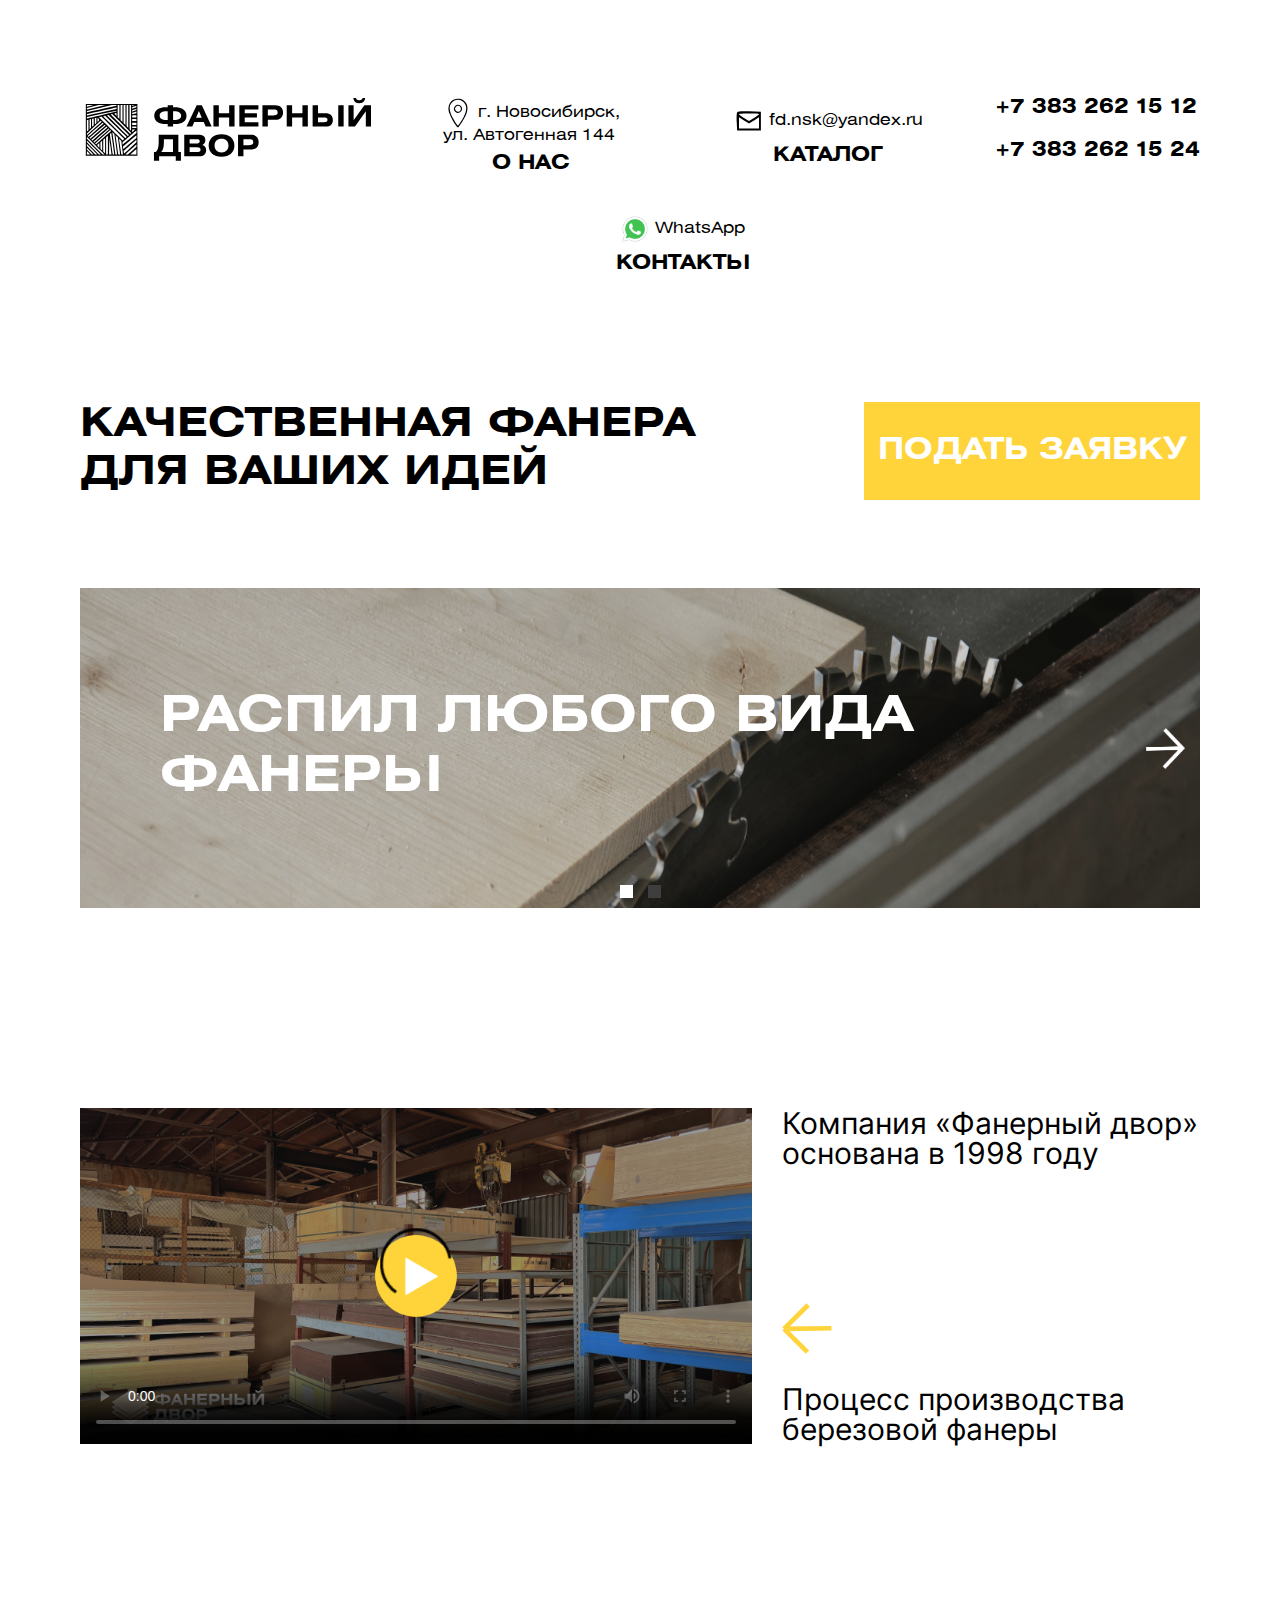
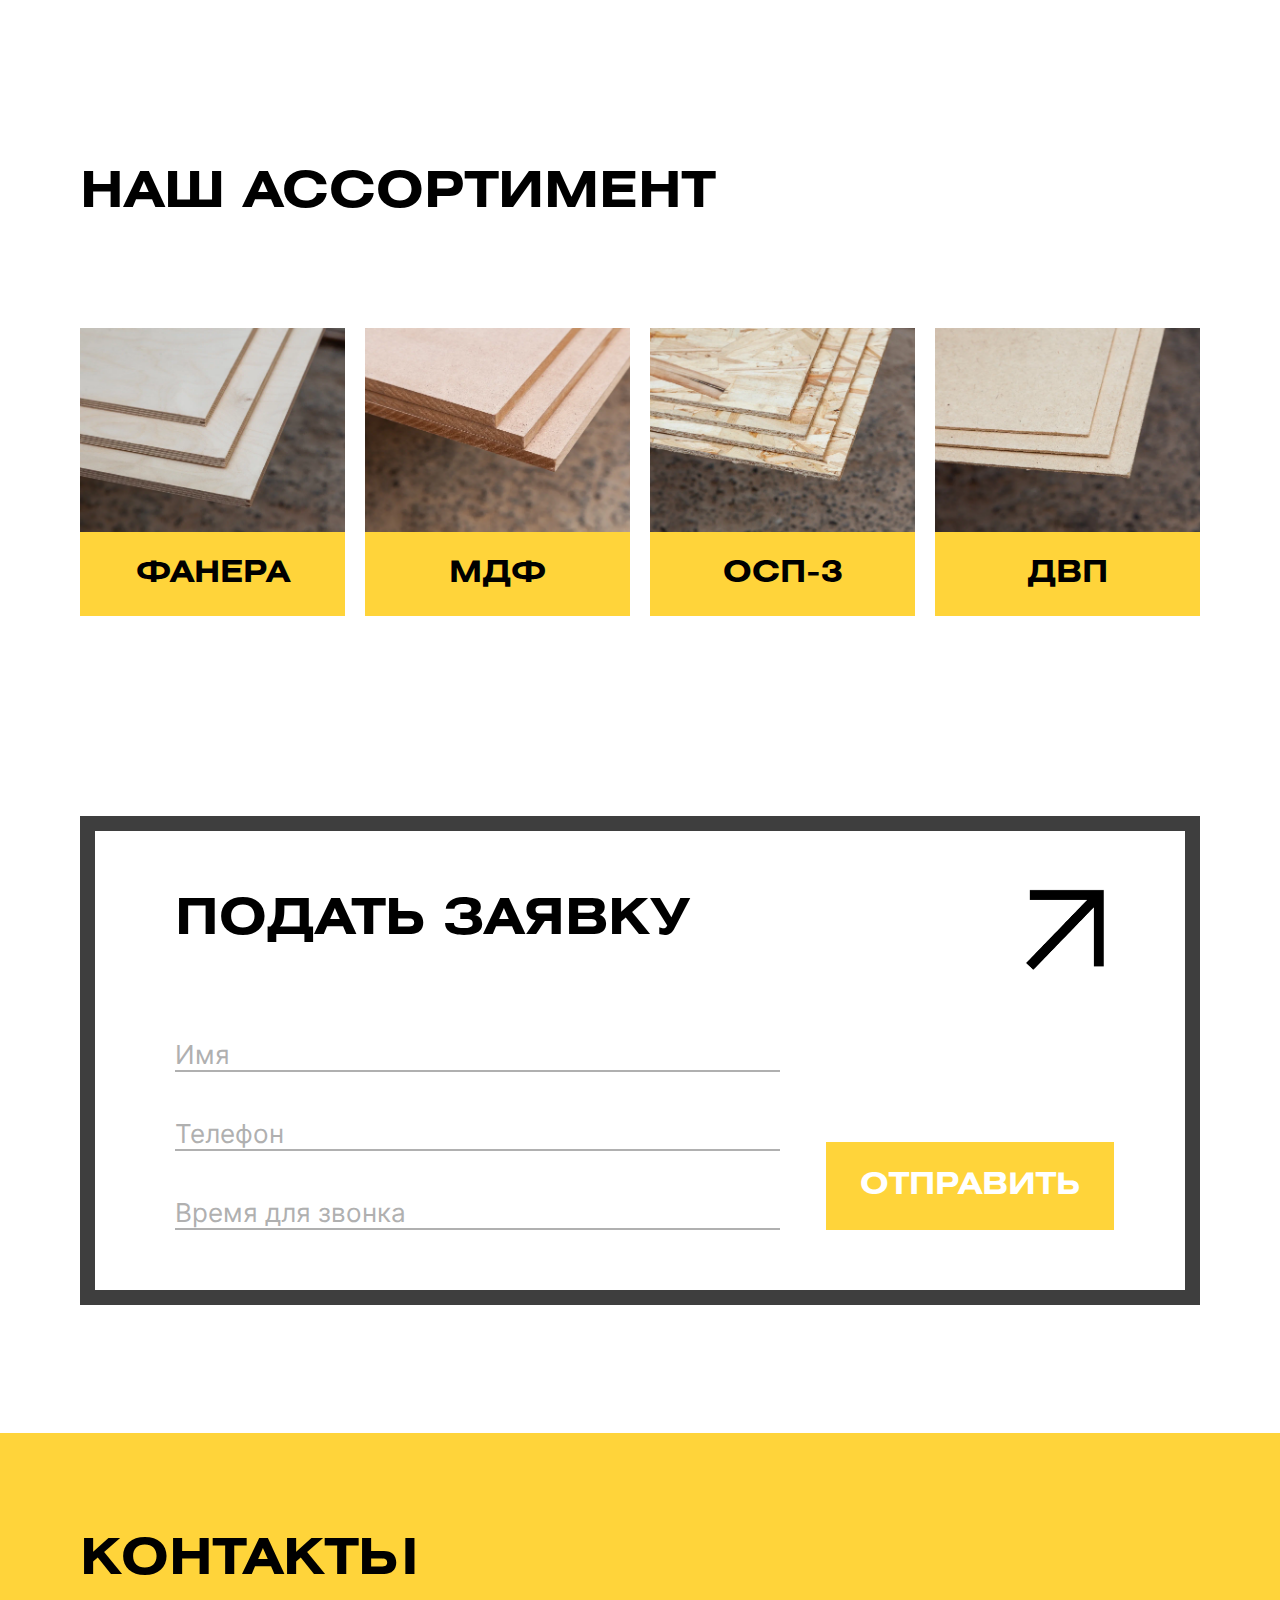
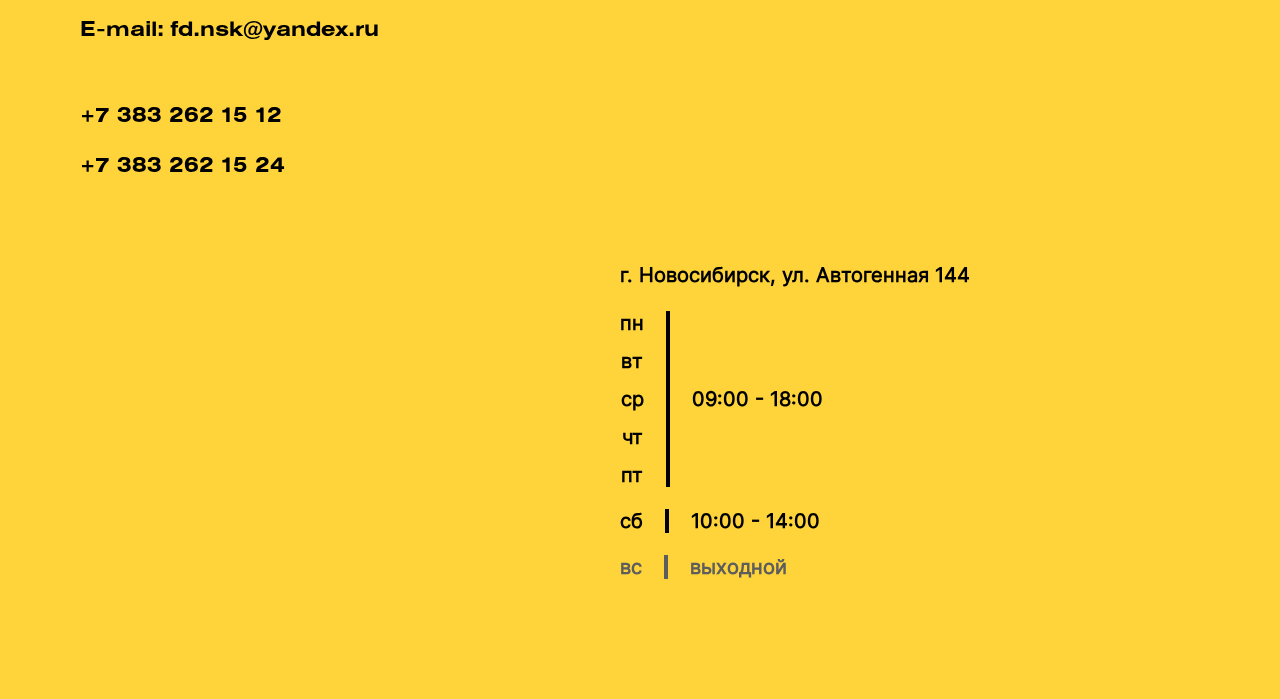
==== commit b26105d1: "fix header" ====
--- a/index.html
+++ b/index.html
@@ -29,24 +29,57 @@
         />
       </a>
       <nav class="header_nav">
-        <a
-          class="header_nav_link link_decoration"
-          href="#o-nas"
-        >
-          о нас
-        </a>
-        <a
-          class="header_nav_link link_decoration"
-          href="#catalog"
-        >
-          каталог
-        </a>
-        <a
-          class="header_nav_link link_decoration"
-          href="#contacts"
-        >
-          контакты
-        </a>
+        <div class="header_nav_content">
+          <div>
+            <img
+              src="./img/location.svg"
+              alt="location"
+            />
+            г. Новосибирск,
+            <br />
+            ул. Автогенная 144
+          </div>
+          <a
+            class="header_nav_link link_decoration"
+            href="#o-nas"
+          >
+            о нас
+          </a>
+        </div>
+        <div class="header_nav_content">
+          <a
+            href="mailto:fd.nsk@yandex.ru"
+          >
+            <img
+              src="./img/email.svg"
+              alt="email"
+            />
+            <span class="link_decoration">fd.nsk@yandex.ru</span>
+          </a>
+          <a
+            class="header_nav_link link_decoration"
+            href="#catalog"
+          >
+            каталог
+          </a>
+        </div>
+        <div class="header_nav_content">
+          <a
+            href="mailto:fd.nsk@yandex.ru"
+          >
+            <img
+              src="./img/whatsapp.png"
+              alt="whatsapp"
+            />
+            <span class="link_decoration">WhatsApp</span>
+          </a>
+          <a
+            class="header_nav_link link_decoration"
+            href="#contacts"
+          >
+            контакты
+          </a>
+        </div>
       </nav>
       <div class="header_numbers">
         <a
@@ -61,13 +94,7 @@
         >
           <span class="link_decoration">+7 383 262 15 24</span>
         </a>
-<!--        <a-->
-<!--          class="header_numbers__phone"-->
-<!--          href="tel:+73832914545"-->
-<!--        >-->
-<!--          <span class="link_decoration">+7 383 291 45 45</span>-->
-<!--          <span>склад Кольцово</span>-->
-<!--        </a>-->
+
       </div>
 
       <div class="menu-btn">
--- a/css/header.css
+++ b/css/header.css
@@ -64,6 +64,24 @@
   .header_nav {
     display: none;
   }
+}
+
+.header_nav_content {
+  display: flex;
+  flex-direction: column;
+  align-items: center;
+  align-self: center;
+  gap: 10px;
+  height: 100%;
+  justify-content: space-between;
+}
+@media screen and (max-width: 1300px) {
+  .header_nav_content {
+    height: auto;
+  }
+}
+.header_nav_content img {
+  height: 30px;
 }
 
 .header_nav_link {
@@ -74,6 +92,12 @@
   text-transform: uppercase;
   white-space: nowrap;
 }
+@media screen and (max-width: 1200px) {
+  .header_nav_link {
+    font-size: 14px;
+  }
+}
+
 
 .header_numbers {
   display: flex;
@@ -92,9 +116,10 @@
   white-space: nowrap;
   width: fit-content;
 }
-@media screen and (max-width: 1100px) {
+@media screen and (max-width: 1200px) {
   .header_numbers__phone {
     white-space: normal;
+    font-size: 14px;
   }
 }
 
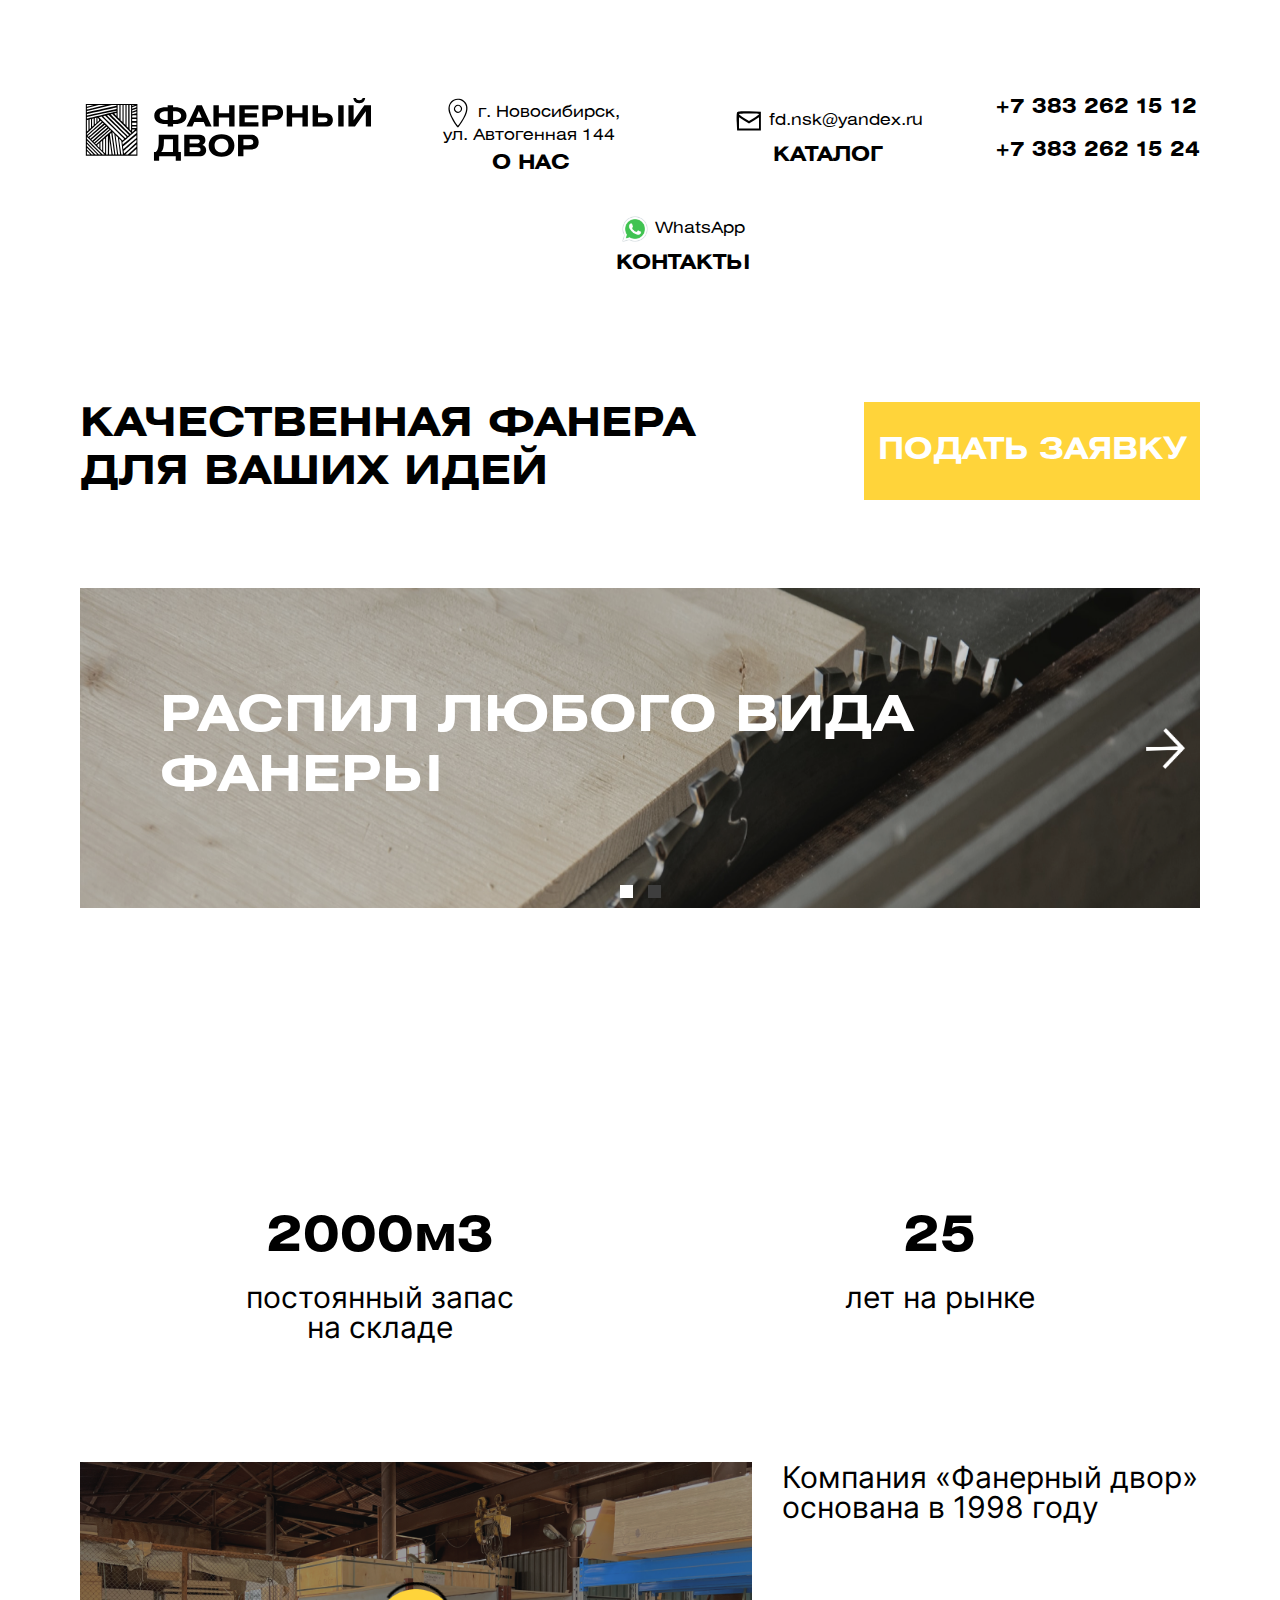
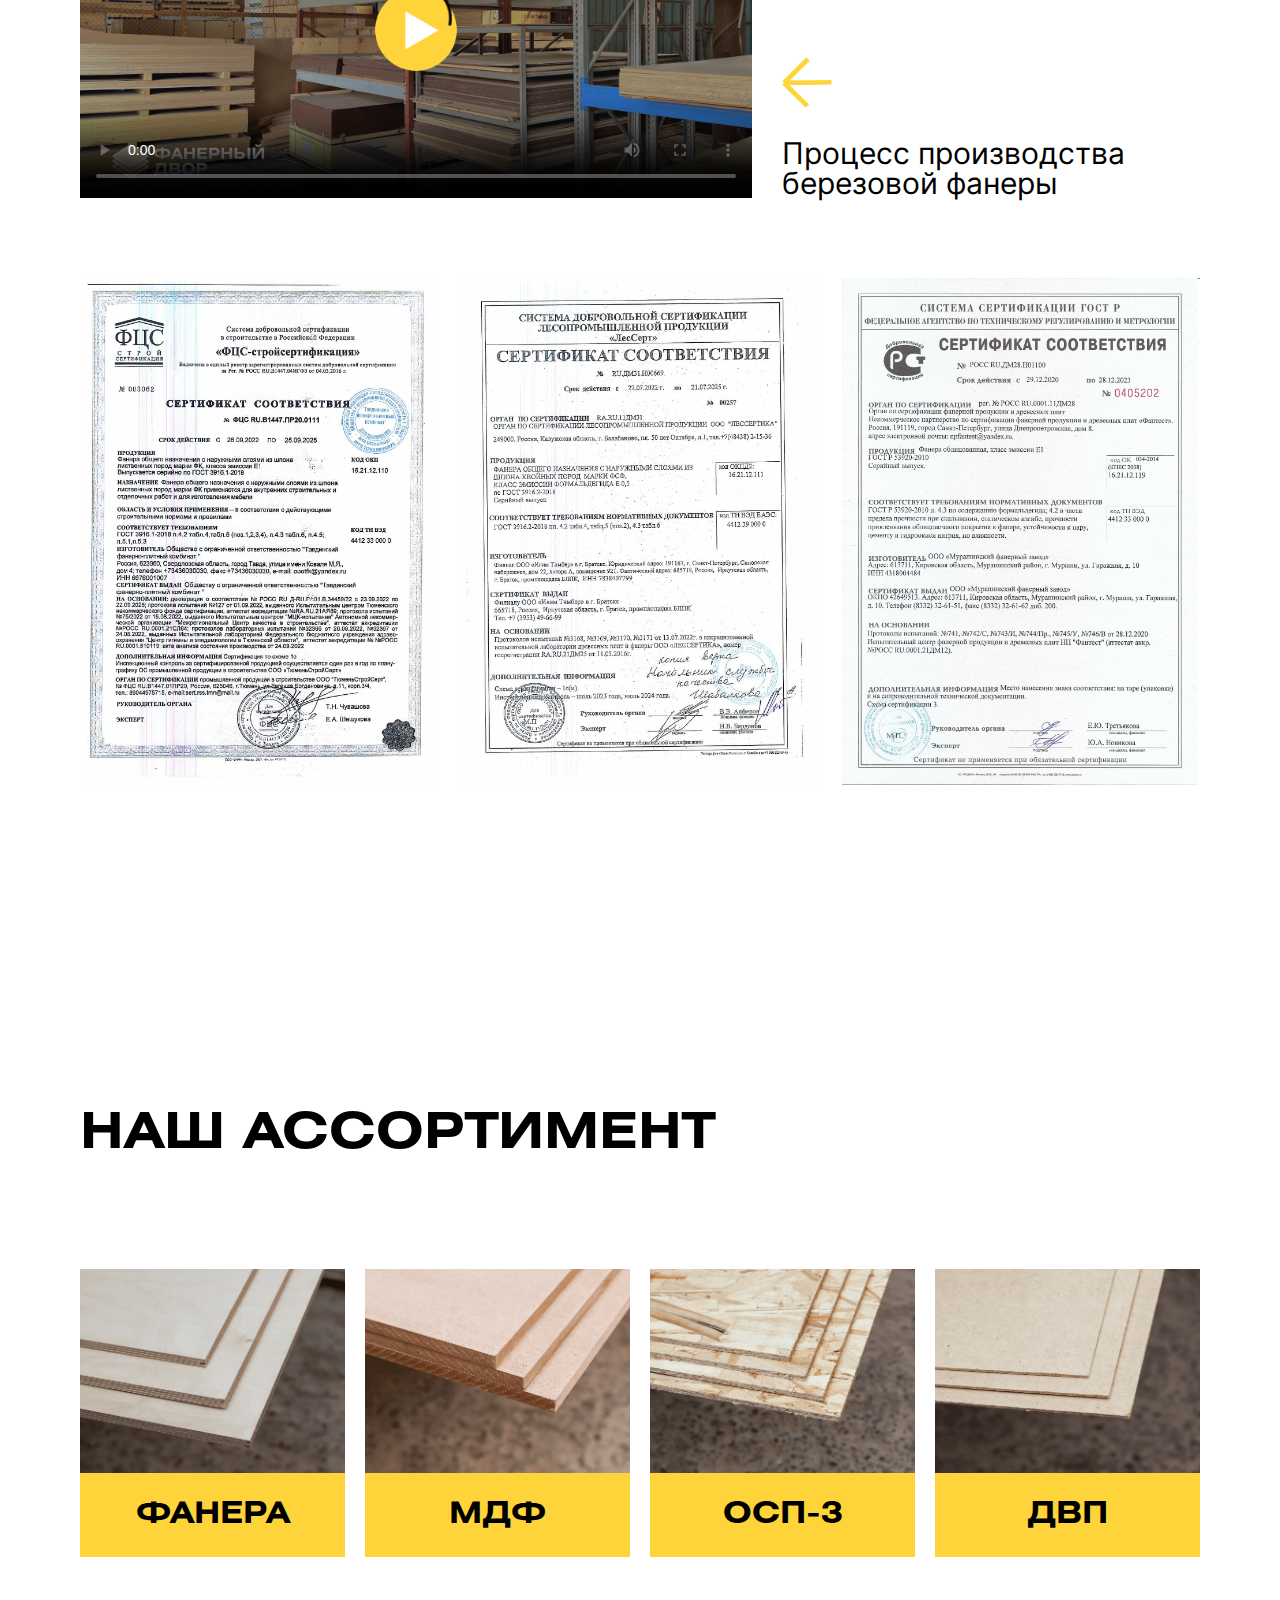
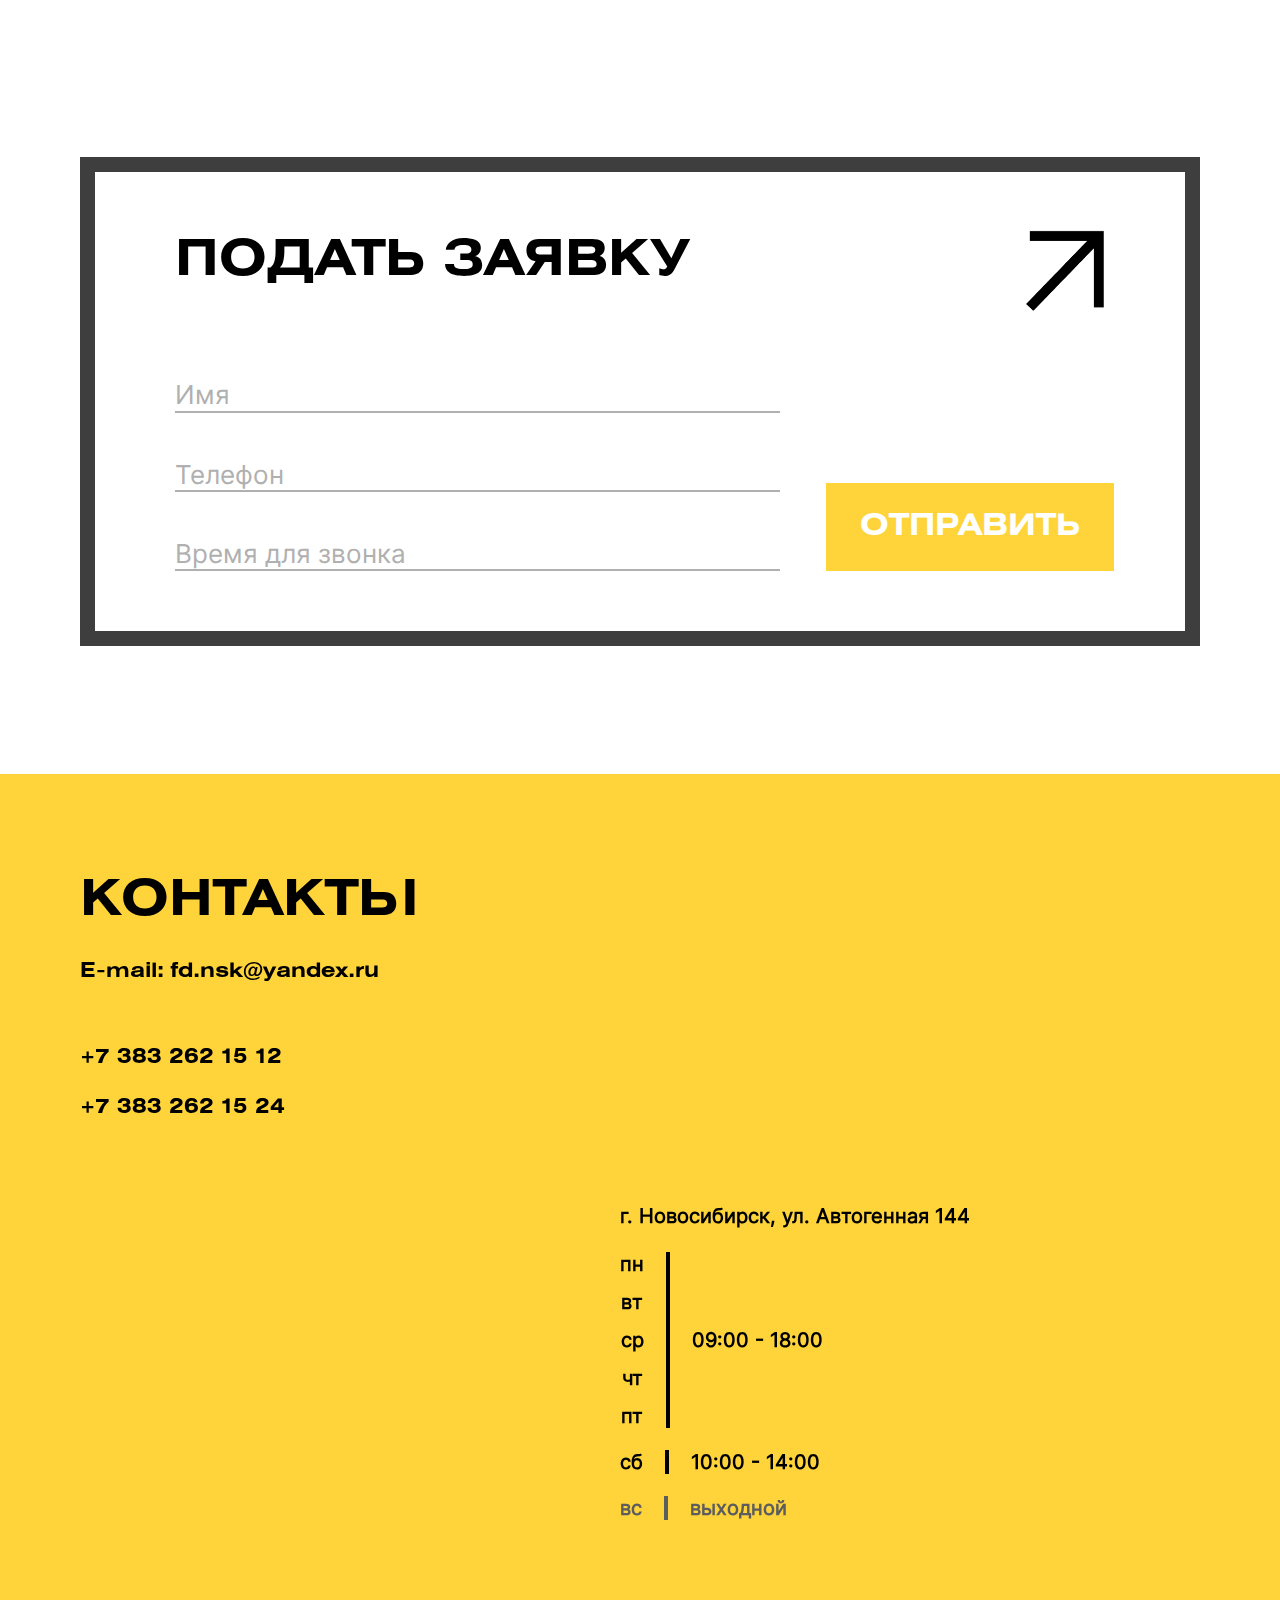
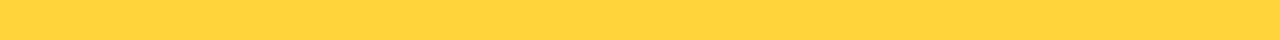
==== commit e2468a6d: "add sertificat" ====
--- a/index.html
+++ b/index.html
@@ -65,7 +65,8 @@
         </div>
         <div class="header_nav_content">
           <a
-            href="mailto:fd.nsk@yandex.ru"
+            href="https://wa.me/79139154545"
+            target="_blank"
           >
             <img
               src="./img/whatsapp.png"
@@ -161,18 +162,6 @@
         <div class="slider">
           <div class="slider__wrapper">
             <div class="slider__items">
-  <!--            <div-->
-  <!--              class="slider__item"-->
-  <!--            >-->
-  <!--              <img-->
-  <!--                class="slider__item-img"-->
-  <!--                src="./img/slider/1.png"-->
-  <!--                alt="slide"-->
-  <!--              />-->
-  <!--              <div class="slider__item-text">-->
-  <!--                При заказе от 10 метров скидка 10%-->
-  <!--              </div>-->
-  <!--            </div>-->
               <div
                 class="slider__item"
               >
@@ -190,7 +179,7 @@
               >
                 <img
                   class="slider__item-img"
-                  src="./img/slider/3.png"
+                  src="./img/slider/1.png"
                   alt="slide"
                 />
                 <div class="slider__item-text">
@@ -203,46 +192,31 @@
           <a class="slider__control slider__control_next" href="#" role="button" data-slide="next"></a>
         </div>
 
-  <!--      <div-->
-  <!--        class="o-nas"-->
-  <!--        id="o-nas"-->
-  <!--      >-->
-  <!--        <div class="o-nas_block">-->
-  <!--          <h2 class="o-nas_block_title">-->
-  <!--            26 лет-->
-  <!--          </h2>-->
-  <!--          <p class="o-nas_block_subtitle">-->
-  <!--            опыта работы-->
-  <!--            <br />-->
-  <!--            на рынке фанеры-->
-  <!--          </p>-->
-  <!--        </div>-->
-  <!--        <div class="o-nas_block">-->
-  <!--          <h2 class="o-nas_block_title">-->
-  <!--            качет-->
-  <!--          </h2>-->
-  <!--          <p class="o-nas_block_subtitle">-->
-  <!--            опыта работы-->
-  <!--            <br />-->
-  <!--            на рынке фанеры-->
-  <!--          </p>-->
-  <!--        </div>-->
-  <!--        <div class="o-nas_block">-->
-  <!--          <h2 class="o-nas_block_title">-->
-  <!--            24 года-->
-  <!--          </h2>-->
-  <!--          <p class="o-nas_block_subtitle">-->
-  <!--            опыта работы-->
-  <!--            <br />-->
-  <!--            на рынке фанеры-->
-  <!--          </p>-->
-  <!--        </div>-->
-  <!--      </div>-->
-
         <div
+          class="o-nas"
           id="o-nas"
-          class="o-nas_info"
         >
+          <div class="o-nas_block">
+            <h2 class="o-nas_block_title">
+              2000м3
+            </h2>
+            <p class="o-nas_block_subtitle">
+              постоянный запас
+              <br />
+              на складе
+            </p>
+          </div>
+          <div class="o-nas_block">
+            <h2 class="o-nas_block_title">
+              25
+            </h2>
+            <p class="o-nas_block_subtitle">
+              лет на рынке
+            </p>
+          </div>
+        </div>
+
+        <div class="o-nas_info">
           <video
             class="o-nas_info_video"
             src="./video/video.mp4"
@@ -268,6 +242,25 @@
             </div>
           </div>
         </div>
+        <div class="certificate">
+          <div class="certificate_list">
+            <img
+              class="certificate_list_img"
+              src="./img/certificate/1.jpg"
+              alt="certificate"
+            />
+            <img
+              class="certificate_list_img"
+              src="./img/certificate/2.jpg"
+              alt="certificate"
+            />
+            <img
+              class="certificate_list_img"
+              src="./img/certificate/3.jpg"
+              alt="certificate"
+            />
+          </div>
+        </div>
 
         <div id="catalog" class="catalog">
           <h2 class="catalog_head">
--- a/css/main.css
+++ b/css/main.css
@@ -46,7 +46,7 @@
 
 .o-nas {
   display: flex;
-  justify-content: space-between;
+  justify-content: space-around;
   padding-top: 300px;
 }
 @media screen and (max-width: 1000px) {
@@ -74,6 +74,7 @@
   font-weight: 700;
   font-size: 50px;
   line-height: 120%;
+  align-self: center;
 }
 @media screen and (max-width: 1000px) {
   .o-nas_block_title {
@@ -84,6 +85,7 @@
   font-family: 'InnerRegular', serif;
   font-weight: 400;
   font-size: 30px;
+  text-align: center;
 }
 @media screen and (max-width: 1000px) {
   .o-nas_block_subtitle {
@@ -94,7 +96,7 @@
 .o-nas_info {
   display: flex;
   gap: 30px;
-  padding-top: 200px;
+  padding-top: 120px;
 }
 @media screen and (max-width: 1000px) {
   .o-nas_info {
@@ -146,6 +148,31 @@
   gap: 30px;
 }
 
+.certificate {
+  padding-top: 80px;
+}
+
+.certificate_list {
+  display: flex;
+  justify-content: space-between;
+  gap: 20px;
+}
+@media screen and (max-width: 768px) {
+  .certificate_list {
+    flex-direction: column;
+  }
+}
+
+.certificate_list_img {
+  width: 32%;
+}
+@media screen and (max-width: 768px) {
+  .certificate_list_img {
+    width: 100%;
+  }
+}
+
+
 .catalog {
   padding-top: 320px;
 }
@@ -188,7 +215,6 @@
   .catalog_list {
     flex-direction: column;
     align-content: center;
-
   }
 }
 
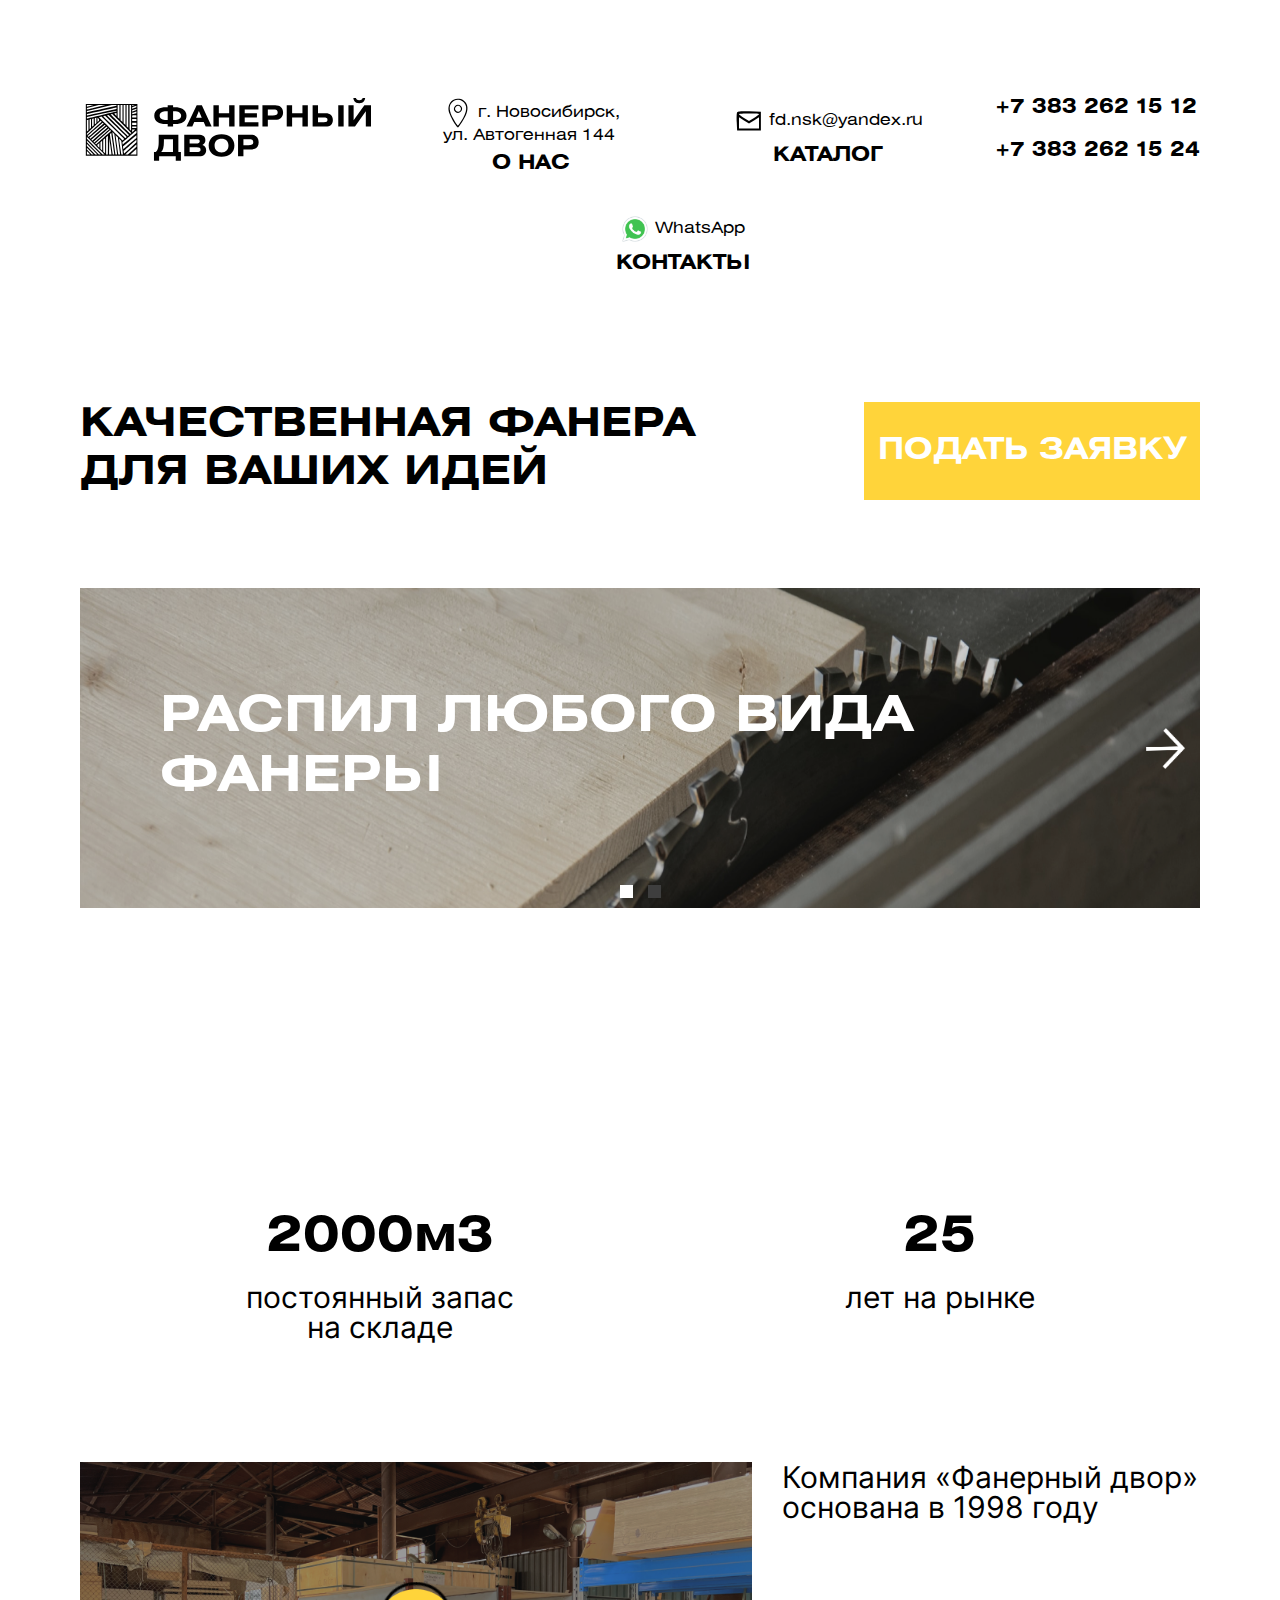
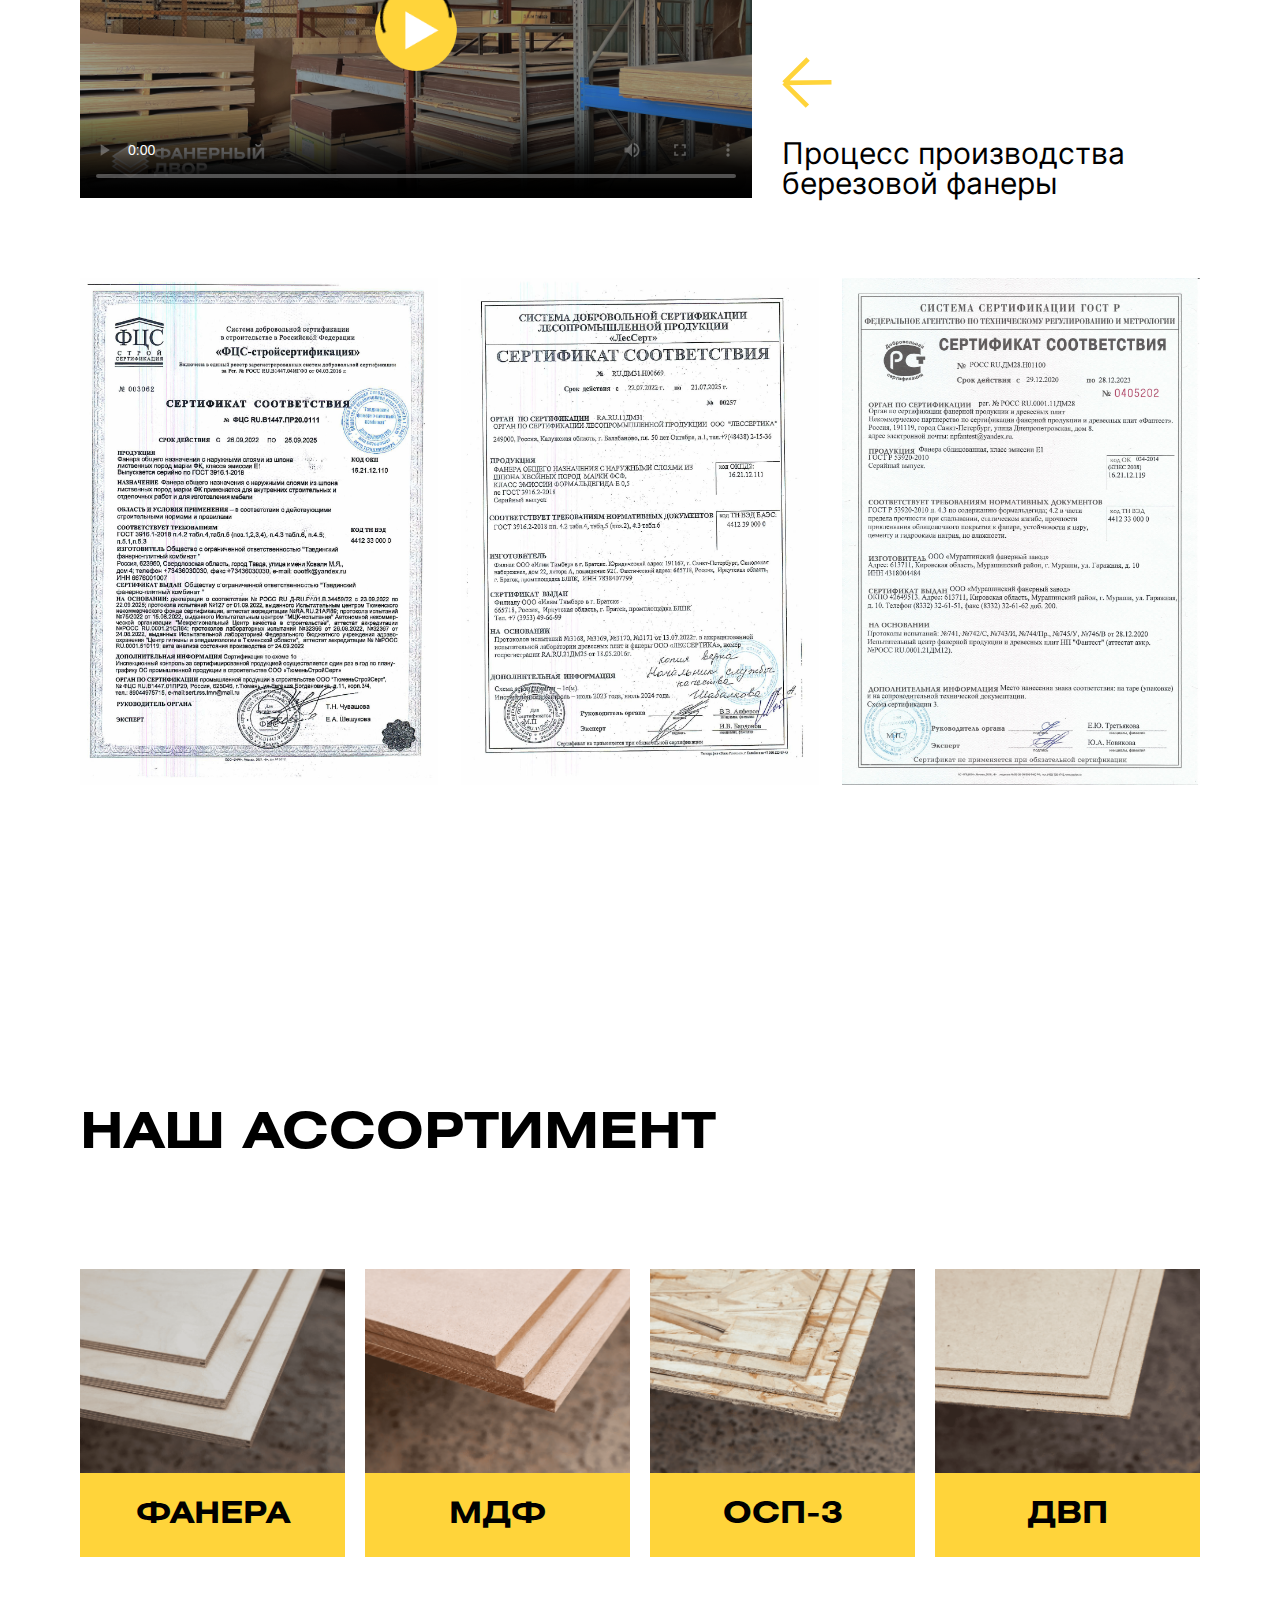
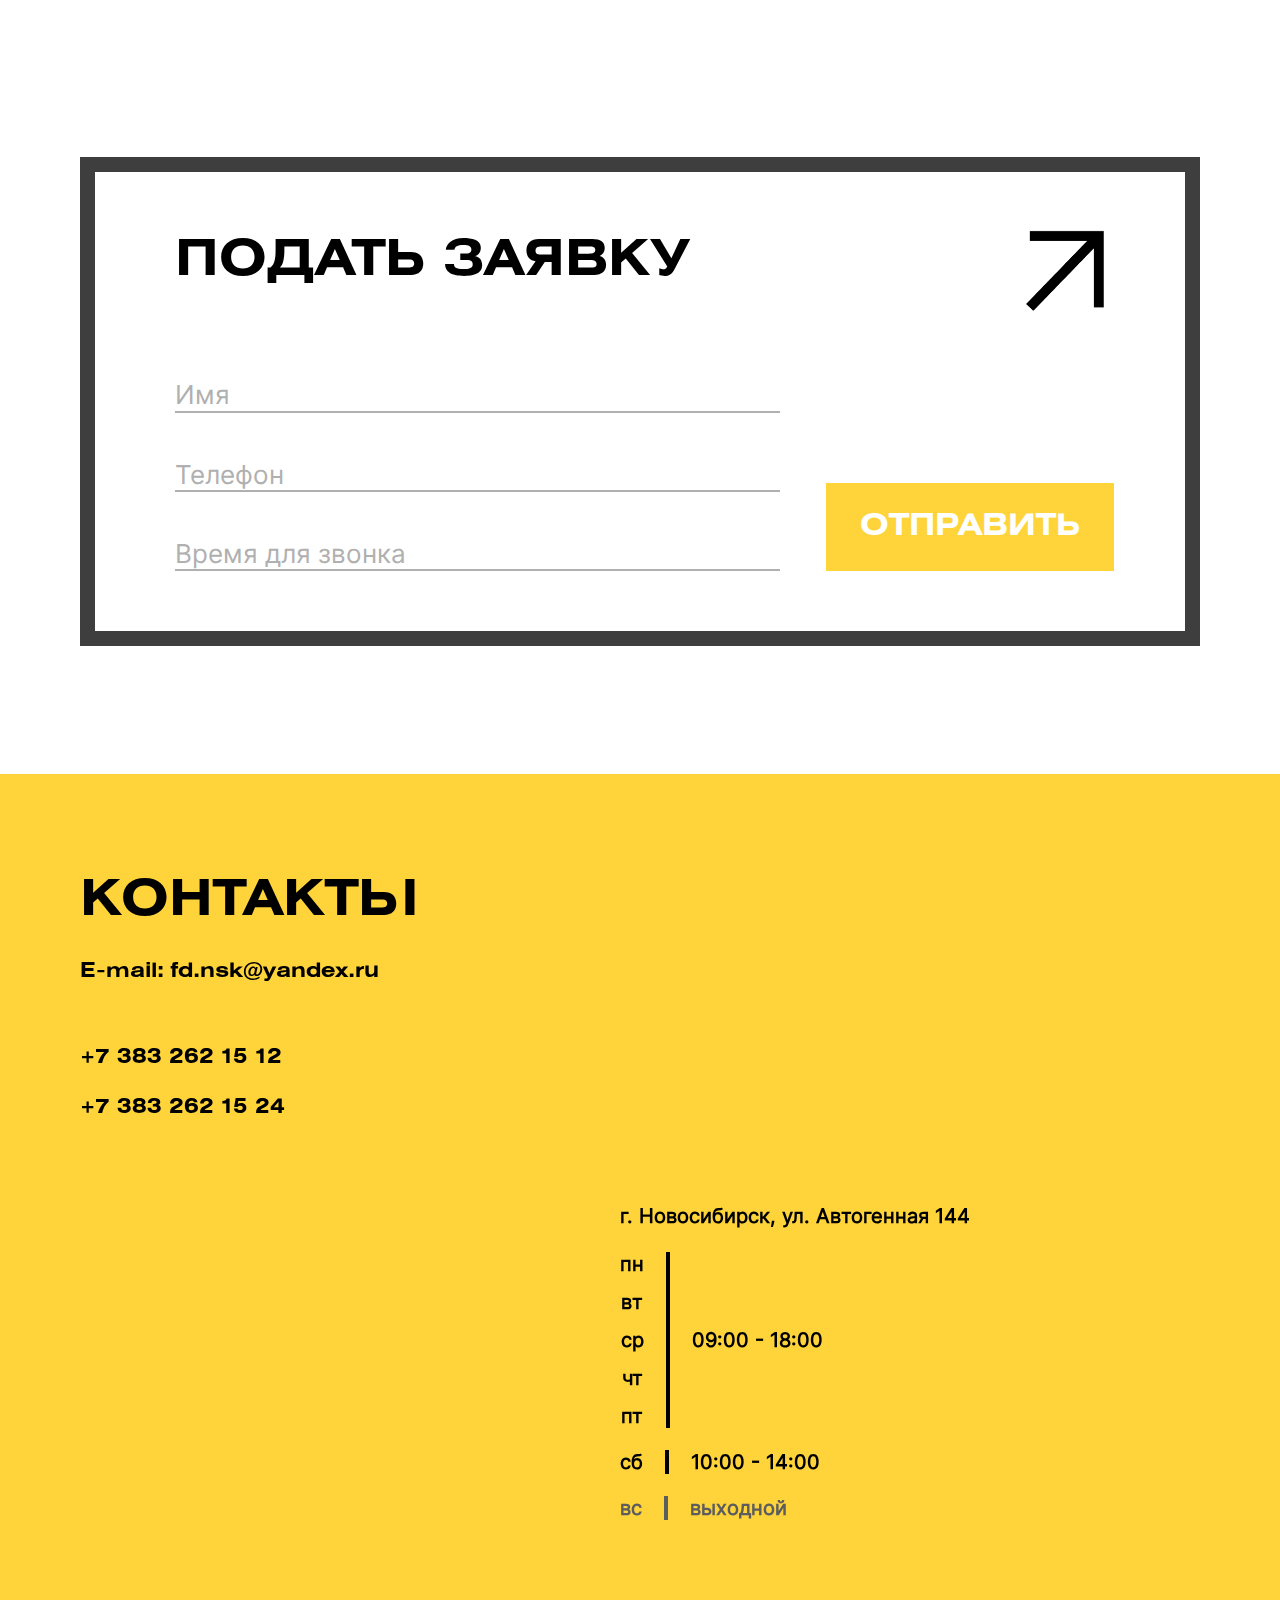
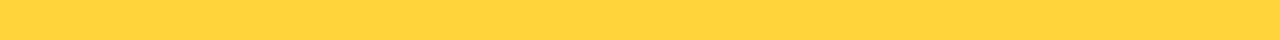
==== commit 3212d19c: "add php" ====
--- a/index.html
+++ b/index.html
@@ -383,7 +383,7 @@
             >
           </div>
           <form
-            action="send_mail.php"
+            action="bitrixform.php"
             name="form"
             method="POST"
             class="zayavka_form"
@@ -414,6 +414,7 @@
               class="zayavka_form-input zayavka_form-input-time"
               required
             />
+            <input type="hidden" name="saved" value="yes">
             <input
               type="submit"
               id="button"
--- a/css/header.css
+++ b/css/header.css
@@ -169,7 +169,6 @@
   transform: translate(-50%, 0%) rotate(-45deg);
 }
 
-/* Меню, которое будет появляться */
 .menu {
   position: fixed;
   top: 0;
@@ -186,6 +185,12 @@
 .menu.active {
   transform: translateX(0);
 }
+@media screen and (min-width: 1000px) {
+  .menu {
+    display: none;
+  }
+}
+
 
 .menu li {
   list-style-type: none;
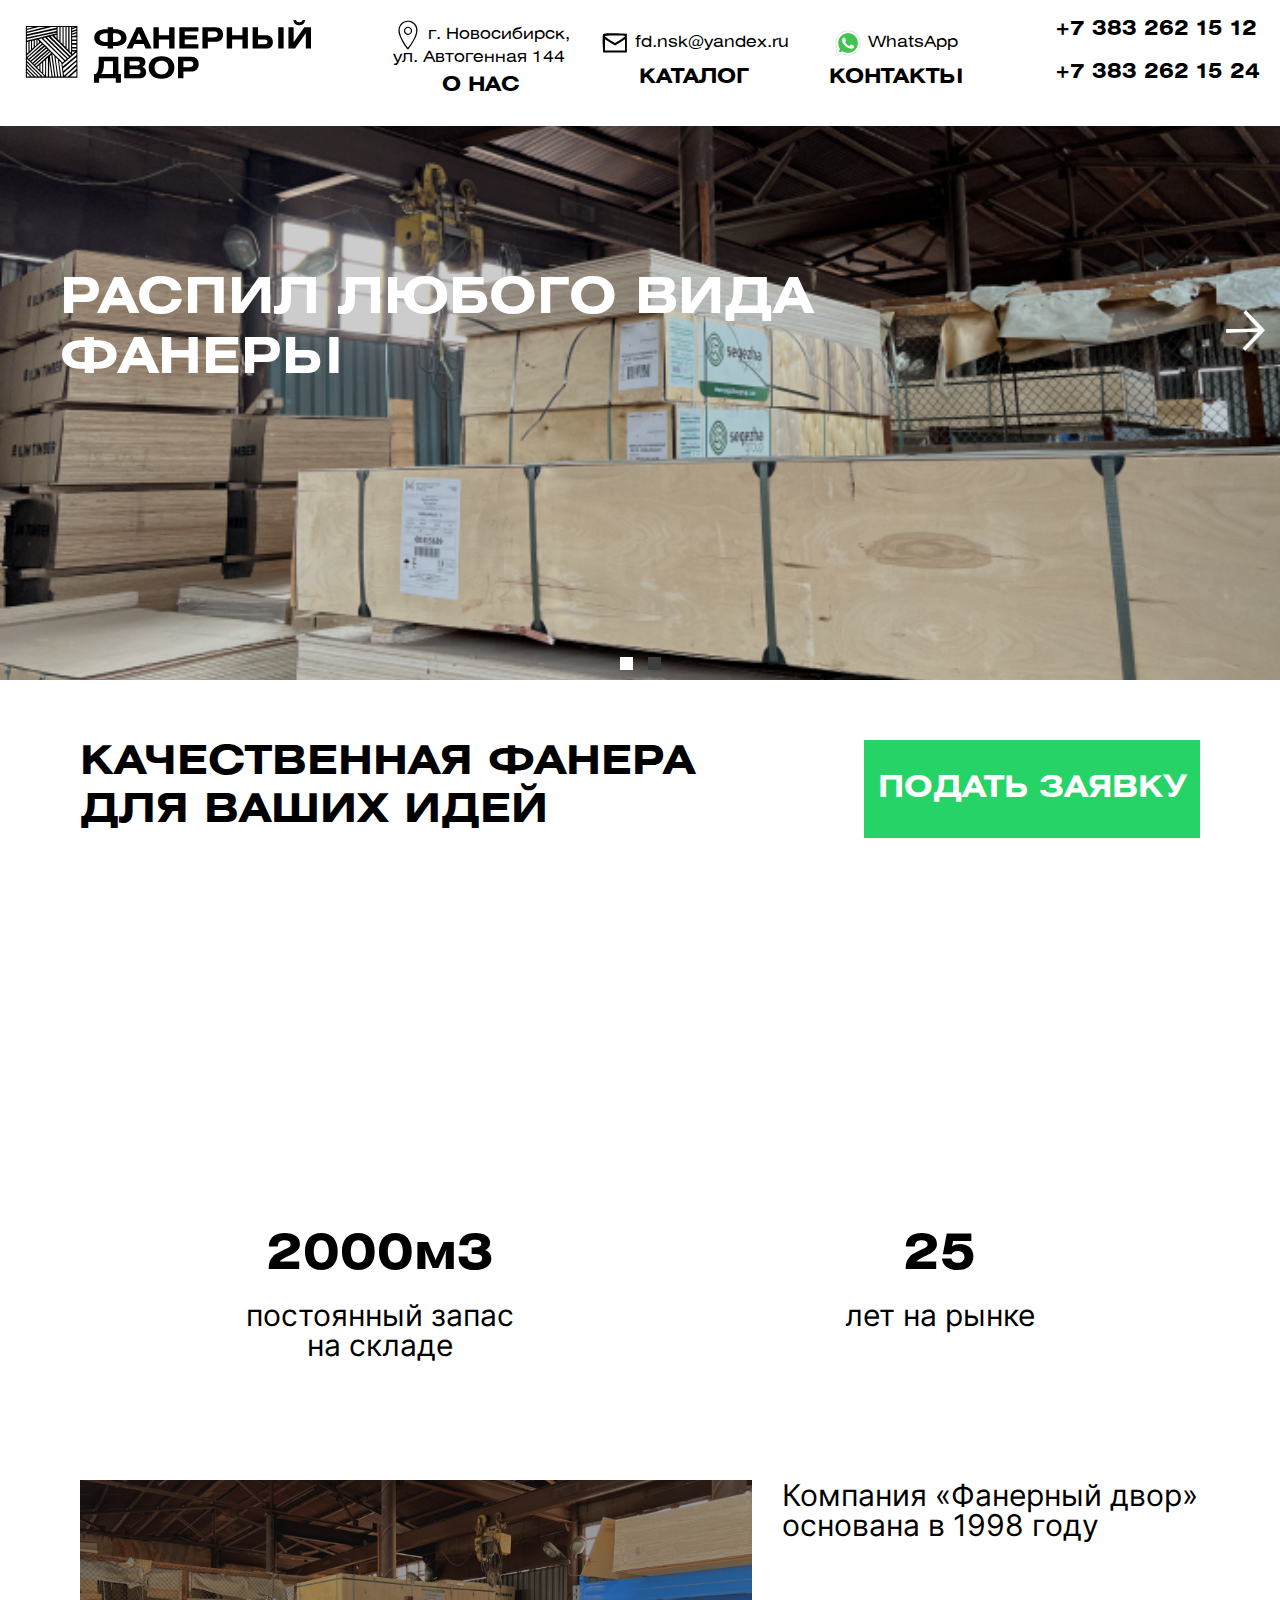
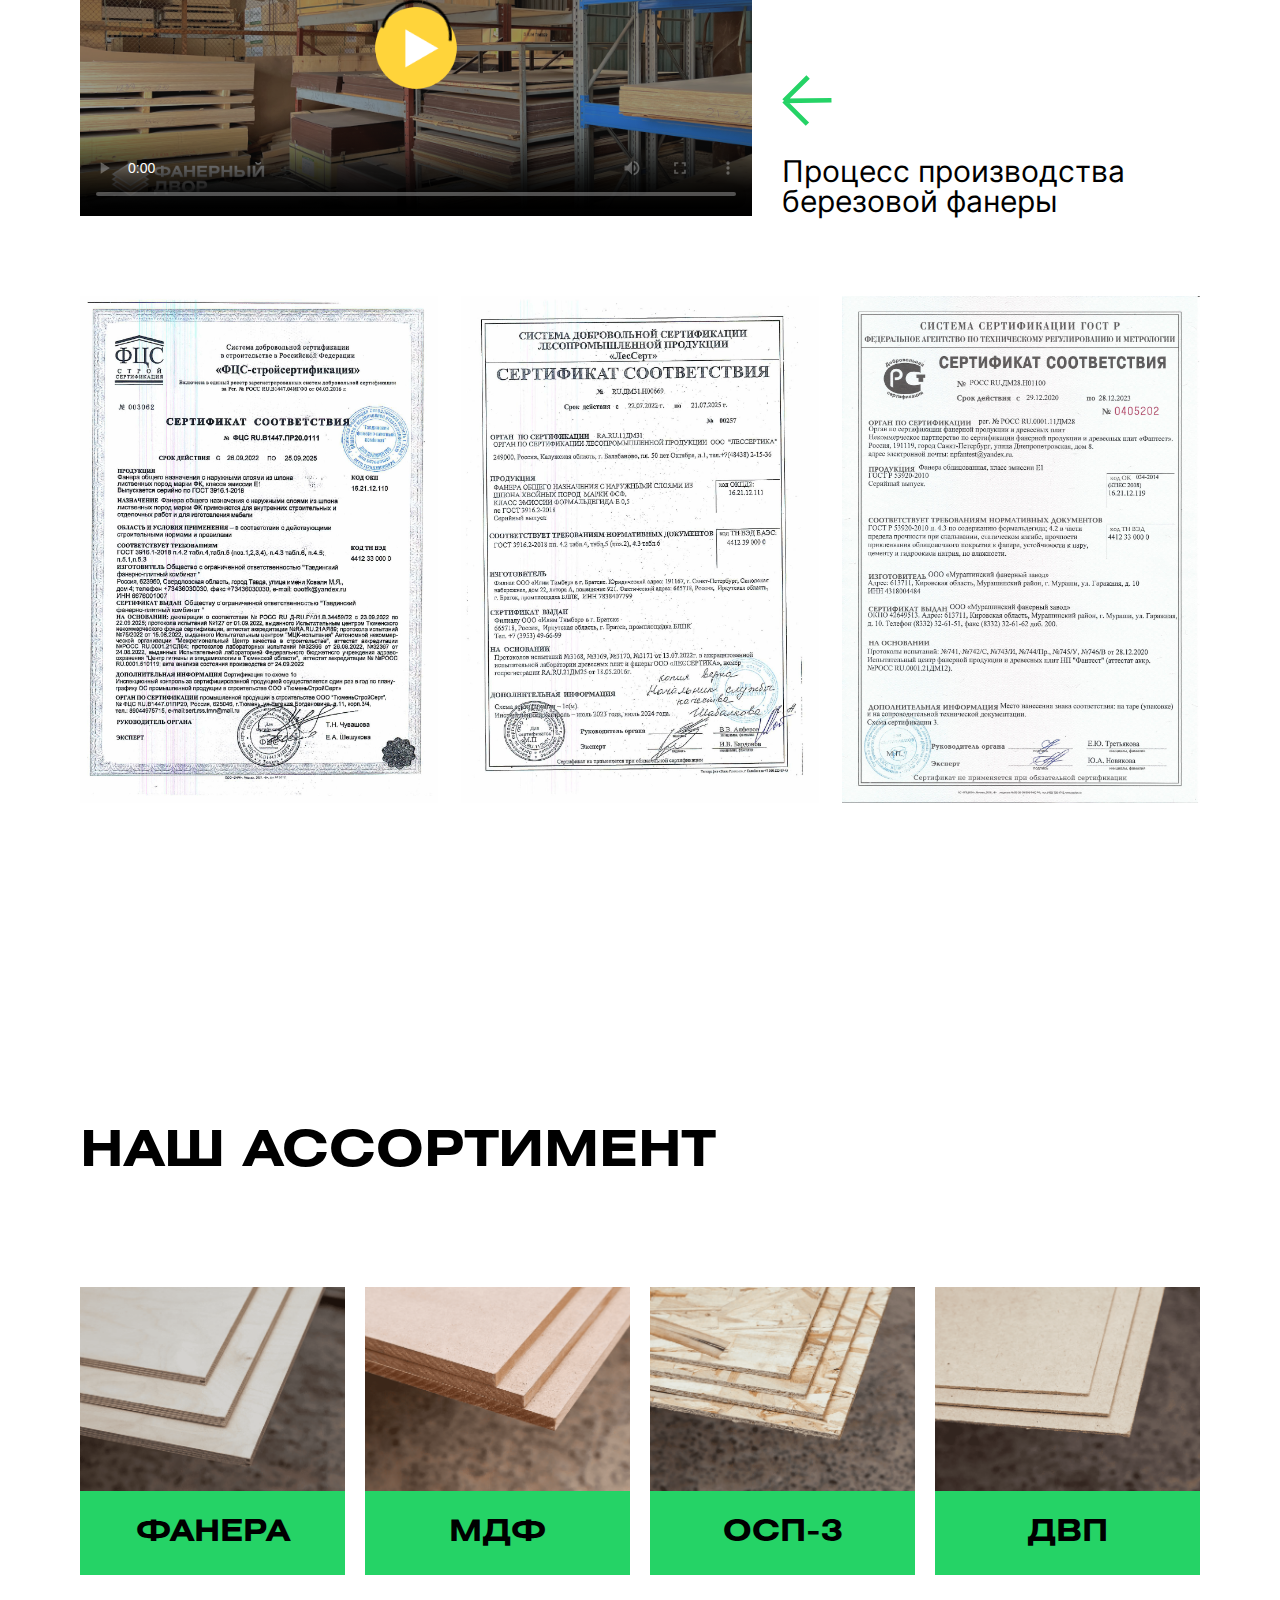
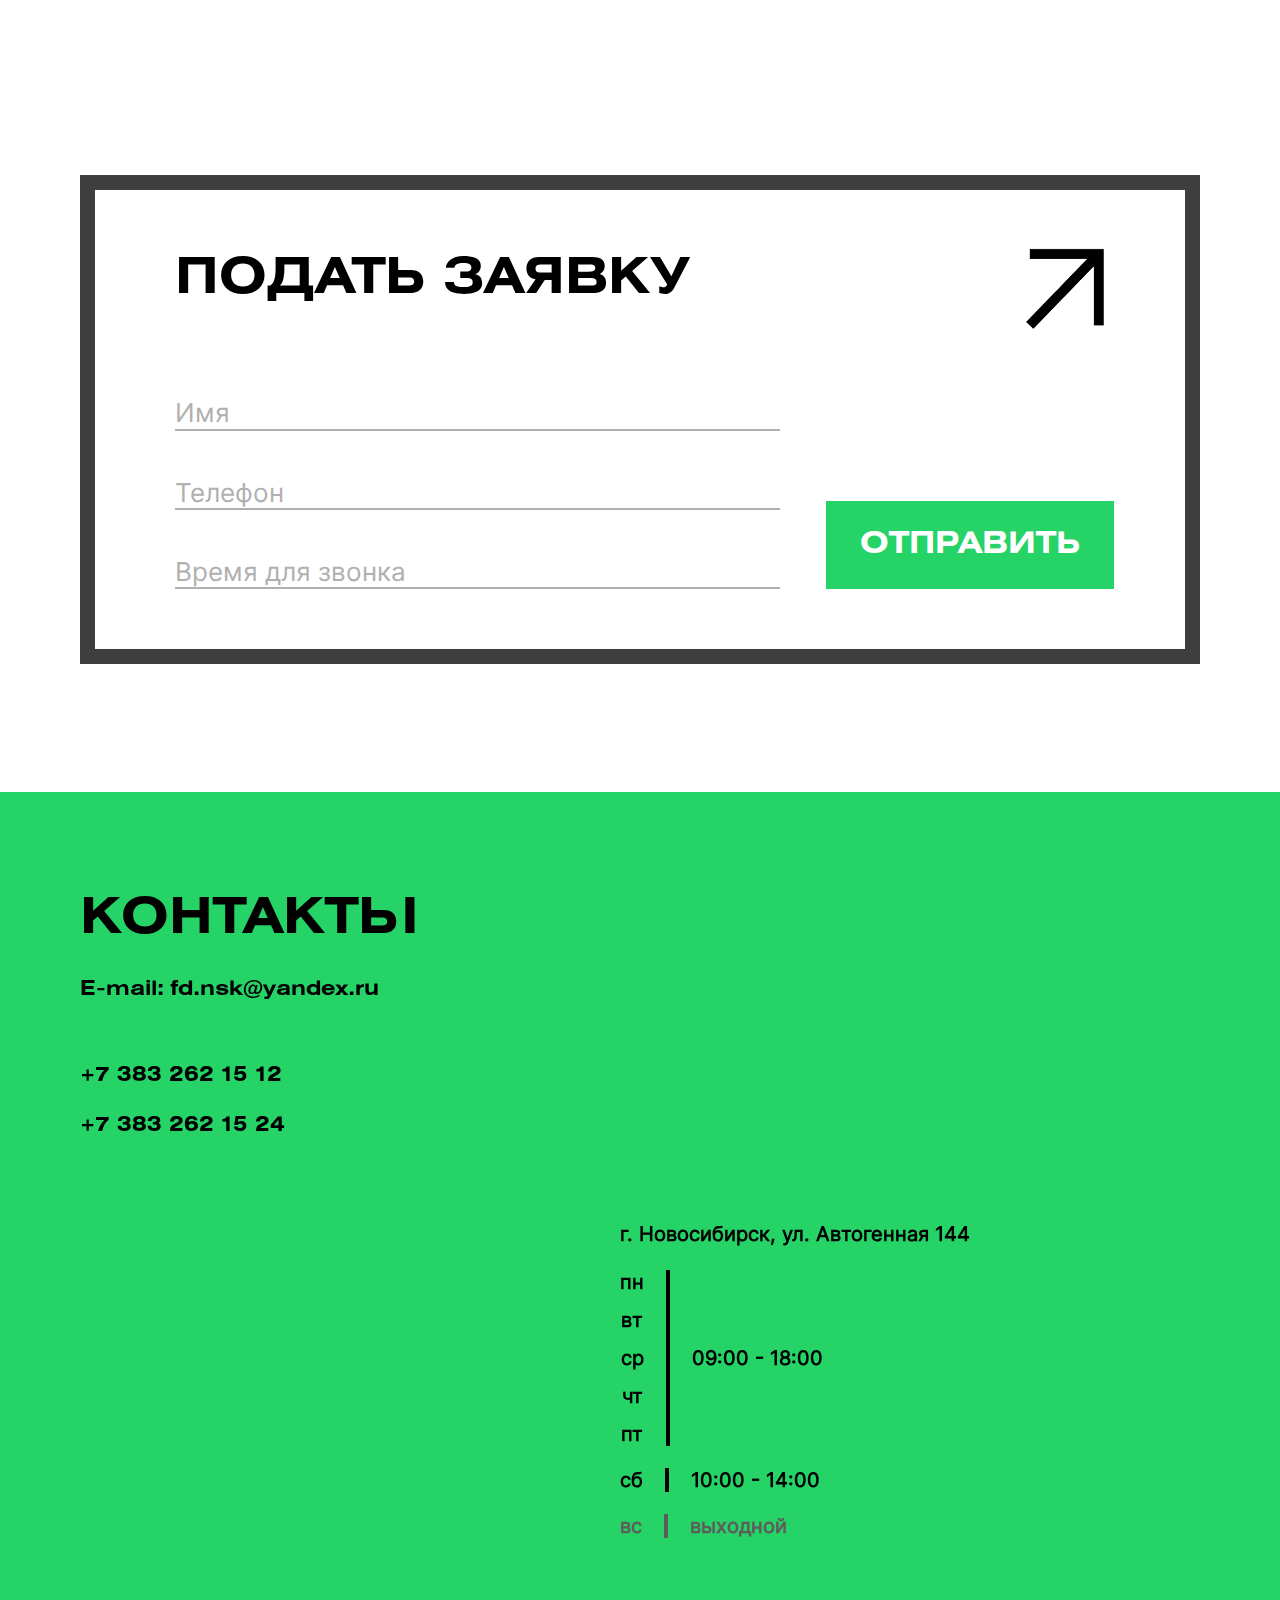
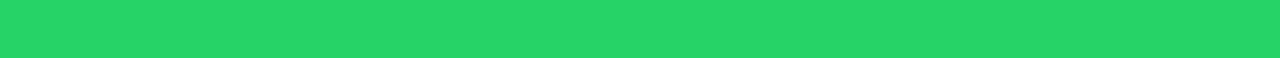
==== commit d5e99aa7: "fix color and fix top head" ====
--- a/index.html
+++ b/index.html
@@ -141,8 +141,45 @@
       </div>
     </header>
 
+    <div class="slider">
+      <div class="slider__wrapper">
+        <div class="slider__items">
+          <div
+            class="slider__item"
+          >
+            <img
+              class="slider__item-img"
+              src="./img/slider/2.png"
+              alt="slide"
+            />
+            <div class="slider__item_container">
+              <div class="slider__item-text">
+                распил любого вида фанеры
+              </div>
+            </div>
+          </div>
+          <div
+            class="slider__item"
+          >
+            <img
+              class="slider__item-img"
+              src="./img/slider/1.png"
+              alt="slide"
+            />
+            <div class="slider__item_container">
+              <div class="slider__item-text">
+                скидка и бесплатная консультация при первом заказе
+              </div>
+            </div>
+          </div>
+        </div>
+      </div>
+      <a class="slider__control slider__control_prev" href="#" role="button" data-slide="prev"></a>
+      <a class="slider__control slider__control_next" href="#" role="button" data-slide="next"></a>
+    </div>
     <main>
       <div class="main">
+
         <div class="main_head">
           <h1 class="main_head-h1">
             КАЧЕСТВЕННАЯ ФАНЕРА
@@ -157,39 +194,6 @@
               ПОДАТЬ ЗАЯВКУ
             </a>
           </button>
-        </div>
-
-        <div class="slider">
-          <div class="slider__wrapper">
-            <div class="slider__items">
-              <div
-                class="slider__item"
-              >
-                <img
-                  class="slider__item-img"
-                  src="./img/slider/2.png"
-                  alt="slide"
-                />
-                <div class="slider__item-text">
-                  распил любого вида фанеры
-                </div>
-              </div>
-              <div
-                class="slider__item"
-              >
-                <img
-                  class="slider__item-img"
-                  src="./img/slider/1.png"
-                  alt="slide"
-                />
-                <div class="slider__item-text">
-                  скидка и бесплатная консультация при первом заказе
-                </div>
-              </div>
-            </div>
-          </div>
-          <a class="slider__control slider__control_prev" href="#" role="button" data-slide="prev"></a>
-          <a class="slider__control slider__control_next" href="#" role="button" data-slide="next"></a>
         </div>
 
         <div
@@ -588,6 +592,23 @@
       </div>
     </footer>
 
+    <script type="text/javascript" >
+      (function(m,e,t,r,i,k,a){m[i]=m[i]||function(){(m[i].a=m[i].a||[]).push(arguments)};
+      m[i].l=1*new Date();
+      for (var j = 0; j < document.scripts.length; j++) {if (document.scripts[j].src === r) { return; }}
+      k=e.createElement(t),a=e.getElementsByTagName(t)[0],k.async=1,k.src=r,a.parentNode.insertBefore(k,a)})
+      (window, document, "script", "https://mc.yandex.ru/metrika/tag.js", "ym");
+
+      ym(46911183, "init", {
+          clickmap:true,
+          trackLinks:true,
+          accurateTrackBounce:true,
+          webvisor:true
+      });
+    </script>
+    <script async src="//widgets.mango-office.ru/site/30882"></script>
+    <noscript><div><img src="https://mc.yandex.ru/watch/46911183" style="position:absolute; left:-9999px;" alt="" /></div></noscript>
+
     <script src="./js/burger-menu.js"></script>
     <script src="./js/scroll-to-top.js"></script>
     <script src="./js/slider.min.js"></script>
--- a/css/slider.min.css
+++ b/css/slider.min.css
@@ -1 +1,7 @@
-.slider{position:relative;overflow:hidden;max-width:100%;margin-left:auto;margin-right:auto}.slider__wrapper{position:relative;overflow:hidden;background-color:#eee}.slider__items{display:flex;transition:transform .5s ease}.transition-none{transition:none}.slider__item{flex:0 0 100%;max-width:100%;position:relative}.slider__control{position:absolute;top:50%;width:40px;height:50px;transform:translateY(-50%);display:none;align-items:center;justify-content:center;color:#fff;}.slider__control_show{display:flex}.slider__control:hover:before{transform: scale(1.5);transition:0.3s;}.slider__control_prev{left:15px}.slider__control_next{right:15px;}.slider__control::before{content:'';display:inline-block;width:39px;height:41px;background:transparent no-repeat center center;background-size:100% 100%}  .slider__control_prev::before{background-image:url("data:image/svg+xml;charset=utf8,%3Csvg xmlns='http://www.w3.org/2000/svg' fill='%23fff' viewBox='0 0 8 8'%3E%3Cpath d='M5.25 0l-4 4 4 4 1.5-1.5-2.5-2.5 2.5-2.5-1.5-1.5z'/%3E%3C/svg%3E")}.slider__control_next::before{background-image:url("data:image/svg+xml;charset=utf8,%3Csvg xmlns='http://www.w3.org/2000/svg' fill='%23fff' viewBox='0 0 8 8'%3E%3Cpath d='M2.75 0l-1.5 1.5 2.5 2.5-2.5 2.5 1.5 1.5 4-4-4-4z'/%3E%3C/svg%3E")}.slider__indicators{position:absolute;left:0;right:0;bottom:10px;display:flex;gap:15px;justify-content:center;padding-left:0;margin:0 15%;list-style:none;user-select:none}.slider__indicator{flex:0 1 auto;width:13px;height:13px;background-color:#3E3E3E;cursor:pointer}.slider__indicator_active{background-color:#fff}
+.slider{
+  position:relative;
+  overflow:hidden;
+  margin-left: -80px;
+  margin-right: -80px;
+}
+.slider__wrapper{position:relative;overflow:hidden;background-color:#eee}.slider__items{display:flex;transition:transform .5s ease}.transition-none{transition:none}.slider__item{flex:0 0 100%;max-width:100%;position:relative}.slider__control{position:absolute;top:50%;width:40px;height:50px;transform:translateY(-50%);display:none;align-items:center;justify-content:center;color:#fff;}.slider__control_show{display:flex}.slider__control:hover:before{transform: scale(1.5);transition:0.3s;}.slider__control_prev{left:15px}.slider__control_next{right:15px;}.slider__control::before{content:'';display:inline-block;width:39px;height:41px;background:transparent no-repeat center center;background-size:100% 100%}  .slider__control_prev::before{background-image:url("data:image/svg+xml;charset=utf8,%3Csvg xmlns='http://www.w3.org/2000/svg' fill='%23fff' viewBox='0 0 8 8'%3E%3Cpath d='M5.25 0l-4 4 4 4 1.5-1.5-2.5-2.5 2.5-2.5-1.5-1.5z'/%3E%3C/svg%3E")}.slider__control_next::before{background-image:url("data:image/svg+xml;charset=utf8,%3Csvg xmlns='http://www.w3.org/2000/svg' fill='%23fff' viewBox='0 0 8 8'%3E%3Cpath d='M2.75 0l-1.5 1.5 2.5 2.5-2.5 2.5 1.5 1.5 4-4-4-4z'/%3E%3C/svg%3E")}.slider__indicators{position:absolute;left:0;right:0;bottom:10px;display:flex;gap:15px;justify-content:center;padding-left:0;margin:0 15%;list-style:none;user-select:none}.slider__indicator{flex:0 1 auto;width:13px;height:13px;background-color:#3E3E3E;cursor:pointer}.slider__indicator_active{background-color:#fff}
--- a/css/slider.css
+++ b/css/slider.css
@@ -1,9 +1,12 @@
+.slider {
+  margin: -146px 0 40px;
+}
 .slider__items {
   counter-reset: slide;
 }
 
 .slider__item {
-  height: 320px;
+  height: 700px;
   counter-increment: slide;
   position: relative;
   cursor: pointer;
@@ -11,28 +14,43 @@
 
 @media screen and (max-width: 768px) {
   .slider__item {
-    height: 250px;
+    height: 400px;
   }
 }
 .slider__item-img {
   width: 100%;
   height: inherit;
   filter: brightness(80%);
+  object-fit: cover;
 }
-.slider__item-text {
-  font-weight: 700;
-  font-size: 50px;
-  line-height: 120%;
-  max-width: 850px;
-  text-transform: uppercase;
-  color: #FFFFFF;
-  height: 100%;
-  display: flex;
-  align-items: center;
+
+.slider__item_container {
+  max-width: 1440px;
+  width: 100%;
+  margin: 0 auto;
   padding: 30px;
   position: absolute;
   top: 0;
-  left: 50px;
+  height: 100%;
+  left: 0;
+  right: 0;
+}
+@media screen and (max-width: 1500px) {
+  .slider__item_container {
+    padding: 60px;
+  }
+}
+
+.slider__item-text {
+font-weight: 700;
+font-size: 50px;
+line-height: 120%;
+max-width: 850px;
+text-transform: uppercase;
+color: #FFFFFF;
+height: 100%;
+display: flex;
+align-items: center;
 }
 @media screen and (max-width: 1000px) {
   .slider__item-text {
@@ -41,31 +59,31 @@
 }
 
 @media screen and (max-width: 768px) {
-  .slider__item-text {
-    font-size: 20px;
-    max-width: 80%;
-  }
+.slider__item-text {
+font-size: 20px;
+max-width: 80%;
+}
 }
 
 .slider__control_prev::before {
-  background-image:url('../img/arrow-left.png');
-  filter: invert(1);
-  transition: 0.5s;
+background-image:url('../img/arrow-left.png');
+filter: invert(1);
+transition: 0.5s;
 }
 
 @media screen and (max-width: 768px) {
-  .slider__control_prev::before {
-    display: none;
-  }
+.slider__control_prev::before {
+display: none;
+}
 }
 
 .slider__control_next::before {
-  background-image:url('../img/arrow-right.png');
-  filter: invert(1);
-  transition: 0.5s;
+background-image:url('../img/arrow-right.png');
+filter: invert(1);
+transition: 0.5s;
 }
 @media screen and (max-width: 768px) {
-  .slider__control_next::before {
-    display: none;
-  }
+.slider__control_next::before {
+display: none;
 }
+}
--- a/css/header.css
+++ b/css/header.css
@@ -7,7 +7,6 @@
 }
 
 .section, main, header {
-  max-width: 1440px;
   margin: 0 auto;
   padding: 20px 0 0;
 }
@@ -23,11 +22,15 @@
 }
 
 header {
-  padding-top: 98px;
-  padding-bottom: 98px;
   display: flex;
   justify-content: space-between;
   gap: 30px;
+  max-width: 1480px;
+  margin: 0 auto;
+  background: #fff;
+  padding: 20px;
+  position: relative;
+  z-index: 2;
 }
 @media screen and (max-width: 1000px) {
   .header {
--- a/css/main.css
+++ b/css/main.css
@@ -14,12 +14,15 @@
   gap: 20px;
   justify-content: space-between;
   padding-bottom: 88px;
+  max-width: 1440px;
+  margin: 0 auto;
 }
 @media screen and (max-width: 1000px) {
   .main_head {
     flex-direction: column;
     gap: 40px;
     padding-bottom: 40px;
+    align-items: center;
   }
 }
 
@@ -48,6 +51,8 @@
   display: flex;
   justify-content: space-around;
   padding-top: 300px;
+  max-width: 1440px;
+  margin: 0 auto;
 }
 @media screen and (max-width: 1000px) {
   .o-nas {
@@ -97,6 +102,8 @@
   display: flex;
   gap: 30px;
   padding-top: 120px;
+  max-width: 1440px;
+  margin: 0 auto;
 }
 @media screen and (max-width: 1000px) {
   .o-nas_info {
@@ -150,6 +157,8 @@
 
 .certificate {
   padding-top: 80px;
+  max-width: 1440px;
+  margin: 0 auto;
 }
 
 .certificate_list {
@@ -175,6 +184,8 @@
 
 .catalog {
   padding-top: 320px;
+  max-width: 1440px;
+  margin: 0 auto;
 }
 @media screen and (max-width: 1000px) {
   .catalog {
@@ -284,7 +295,7 @@
 }
 
 .catalog_list-item_text {
-  background: #FFD43A;
+  background: #25d366;
   font-weight: 700;
   font-size: 30px;
   line-height: 120%;
@@ -298,10 +309,11 @@
 }
 
 .zayavka {
-  margin-top: 200px;
   padding: 60px 80px;
   border: 15px solid #3E3E3E;
   position: relative;
+  max-width: 1440px;
+  margin: 200px auto 0;
 }
 @media screen and (max-width: 1000px) {
   .zayavka {
@@ -319,7 +331,7 @@
   height: 100%;
   top: 0;
   left: 0;
-  background: #ffd43a;
+  background: #25d366;
   text-align: center;
   display: flex;
   align-items: center;
@@ -439,9 +451,9 @@
 
 .go_top {
   position: sticky;
-  margin-left: -60px;
+  margin-left: -120px;
   bottom: 50px;
-  background: #FFD43A;
+  background: #25d366;
   padding: 10px;
   height: fit-content;
   align-self: flex-end;
@@ -449,7 +461,7 @@
 }
 @media screen and (max-width: 1000px) {
   .go_top {
-    top: -80px;
+    margin-left: -70px;
   }
 }
 
--- a/css/footer.css
+++ b/css/footer.css
@@ -1,6 +1,6 @@
 footer {
-  background-color: #FFD43A;
-  margin-top: 128px;
+  background-color: #25d366;
+  margin: 128px auto 0;
 }
 @media screen and (max-width: 1000px) {
   footer {
